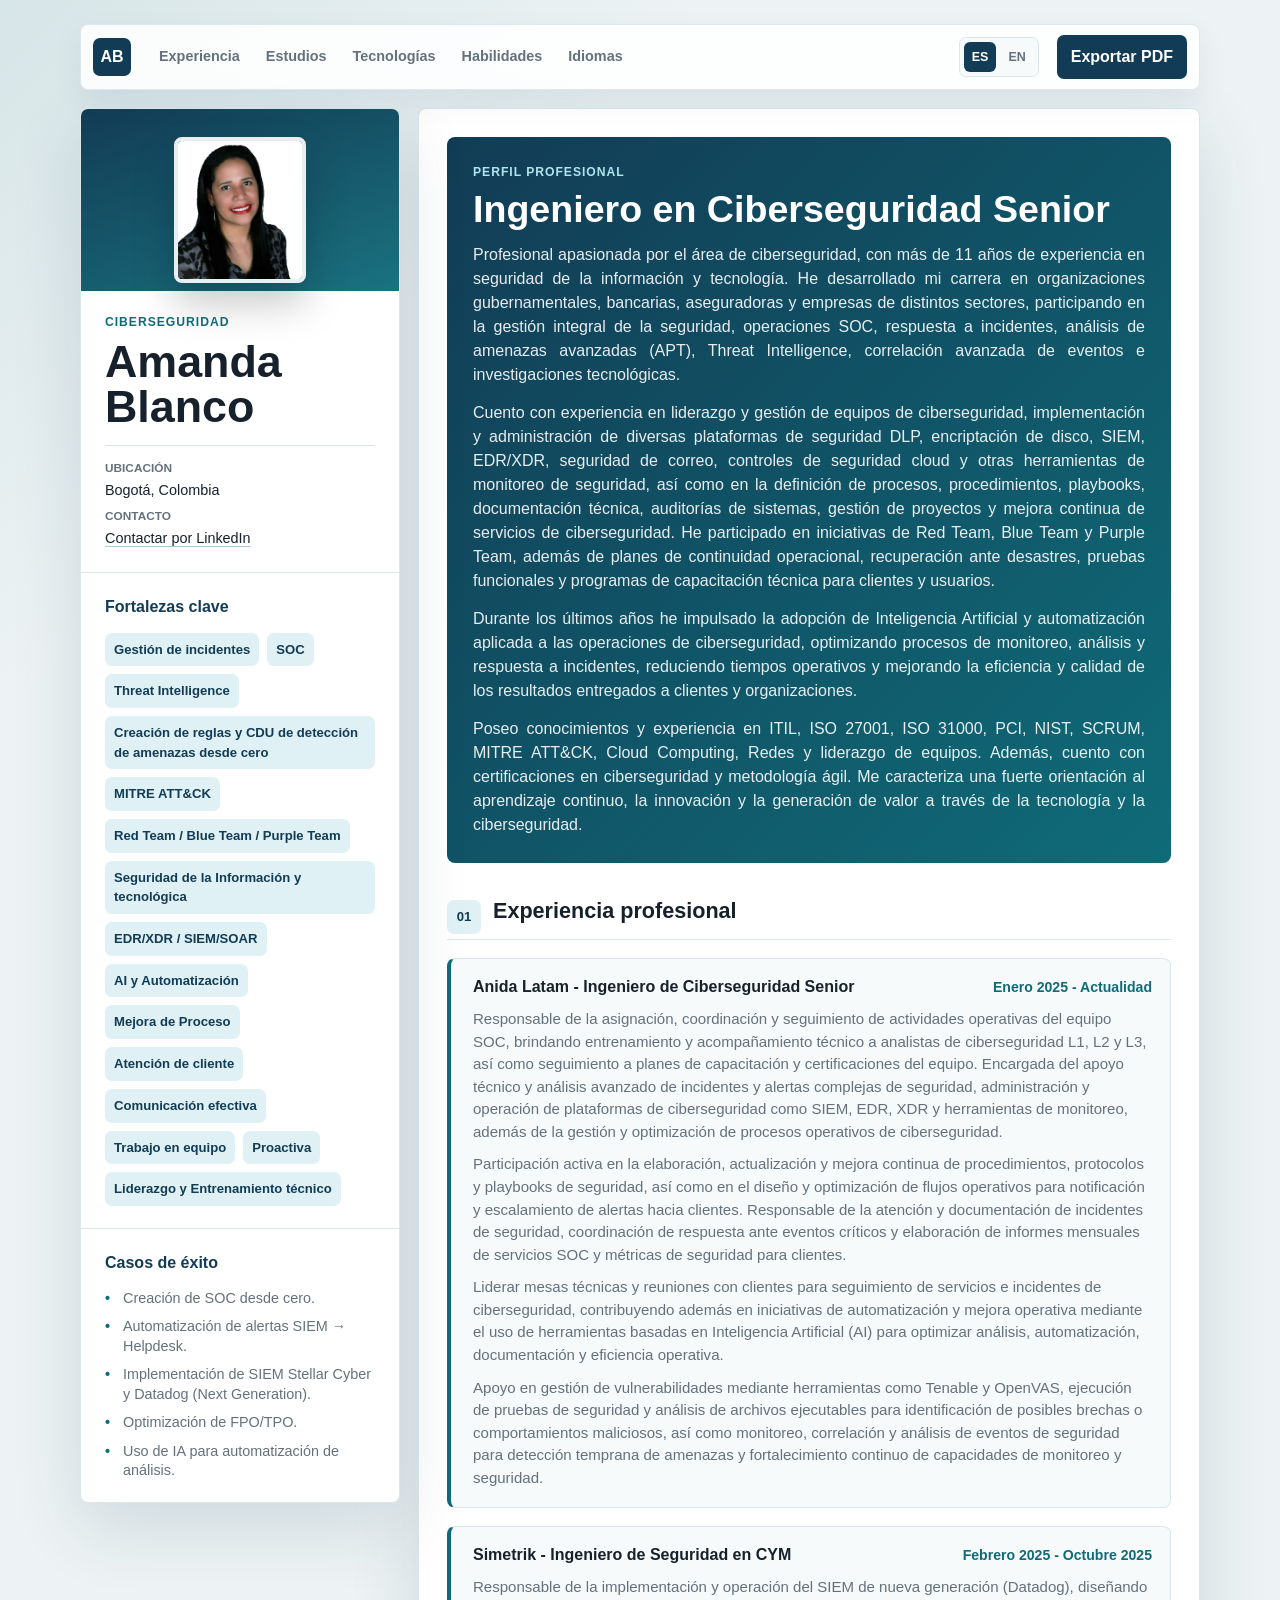
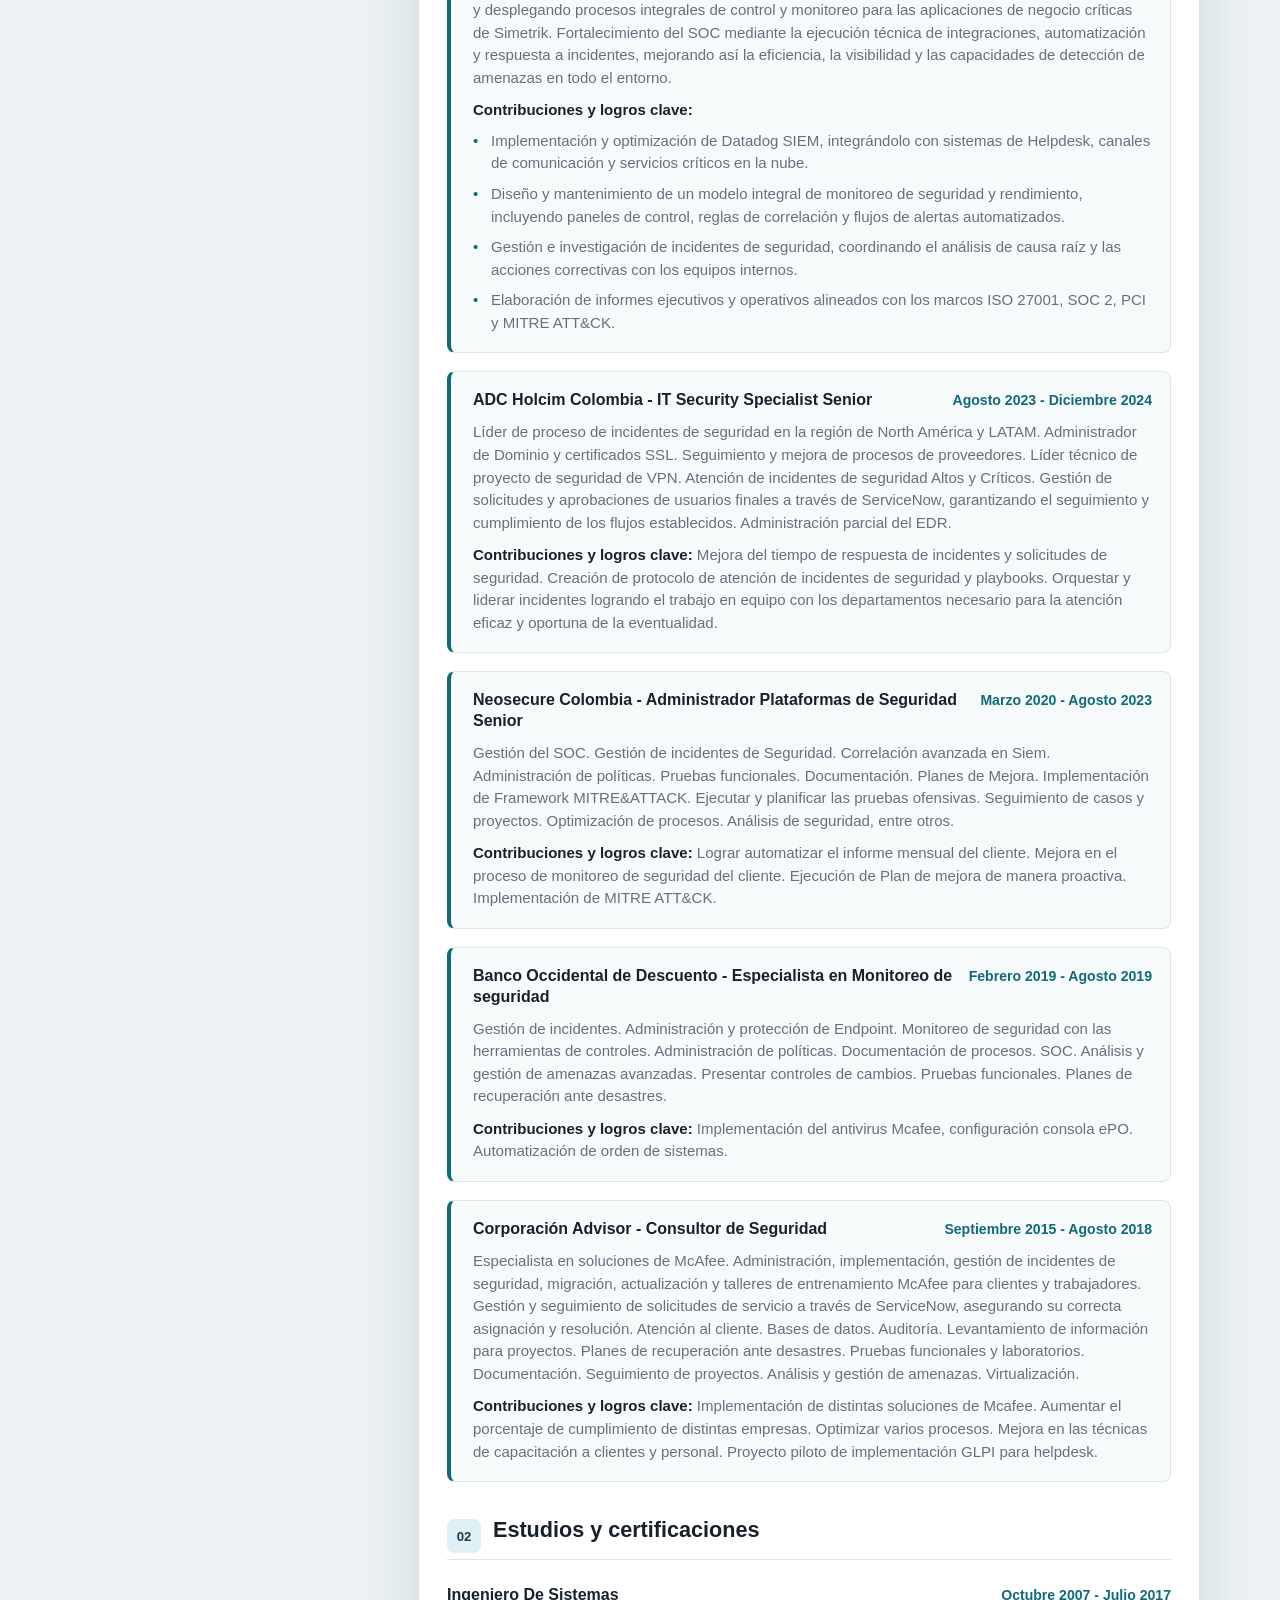
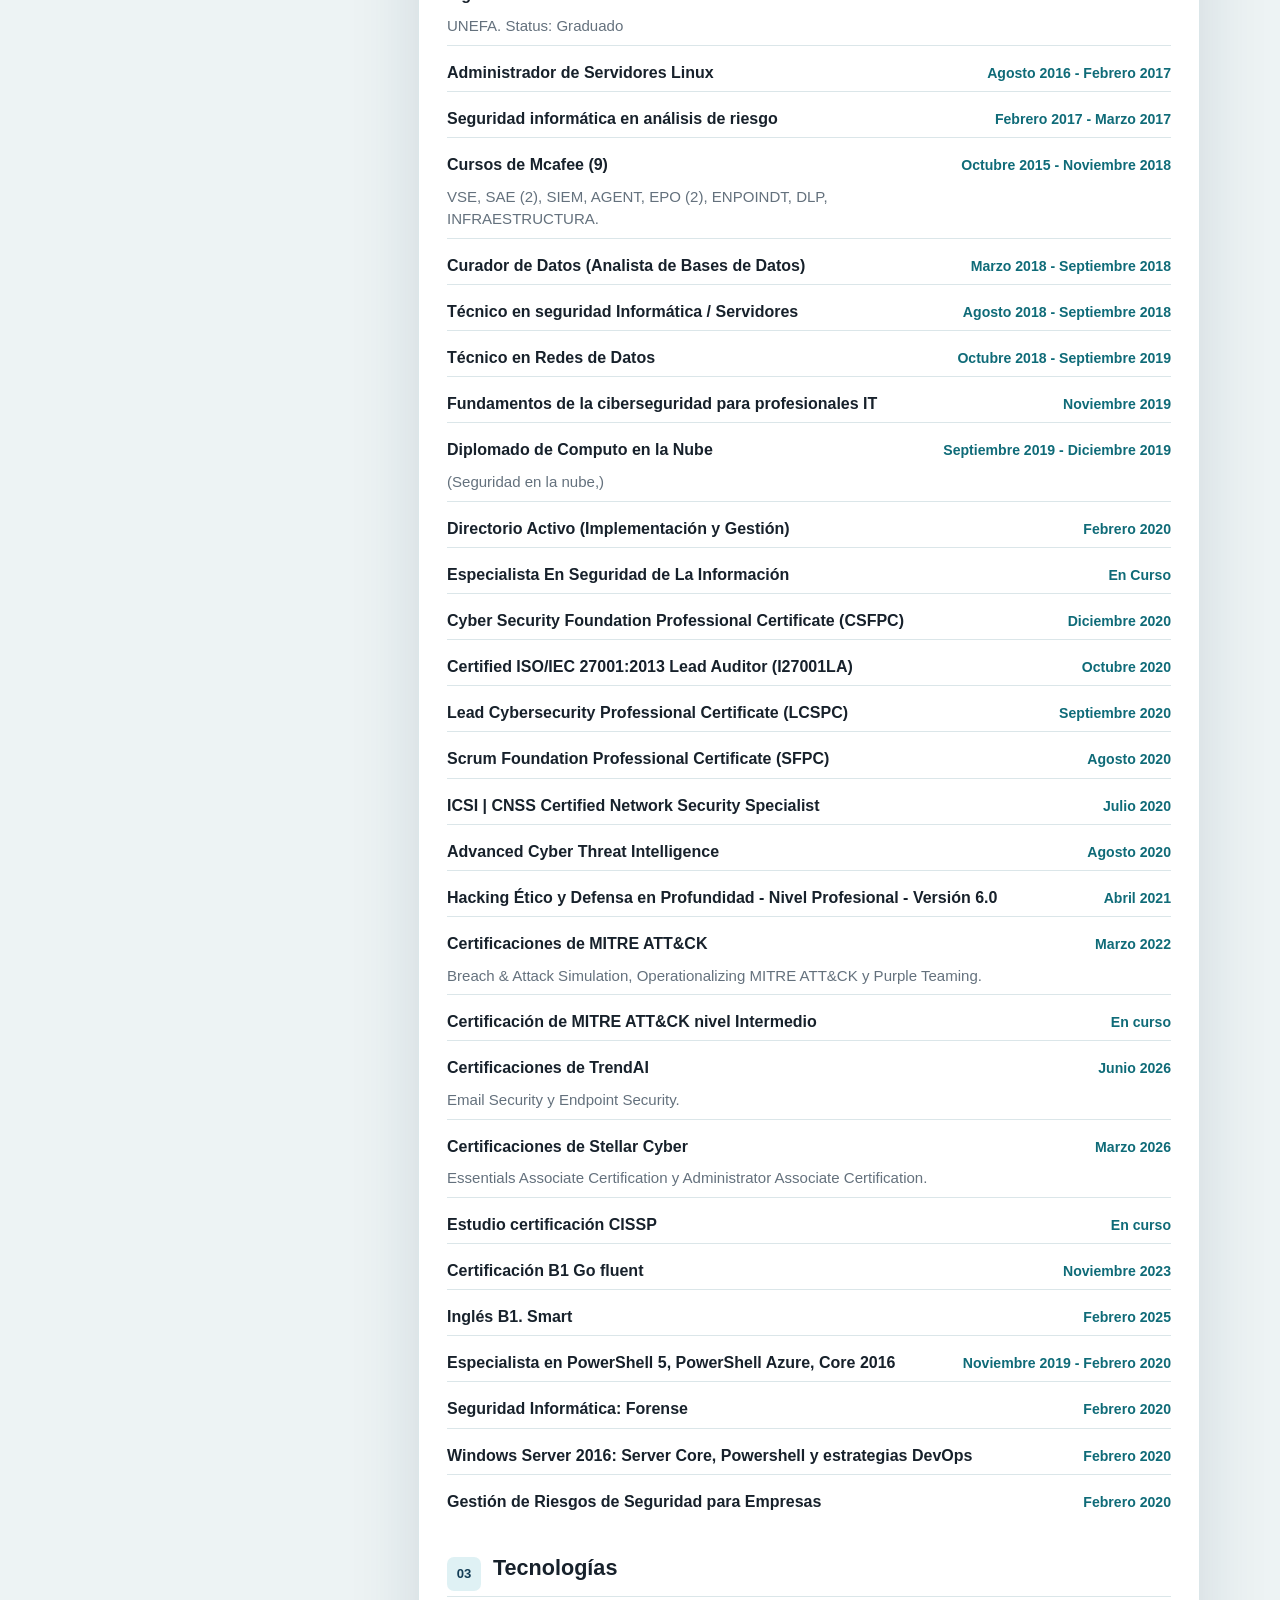
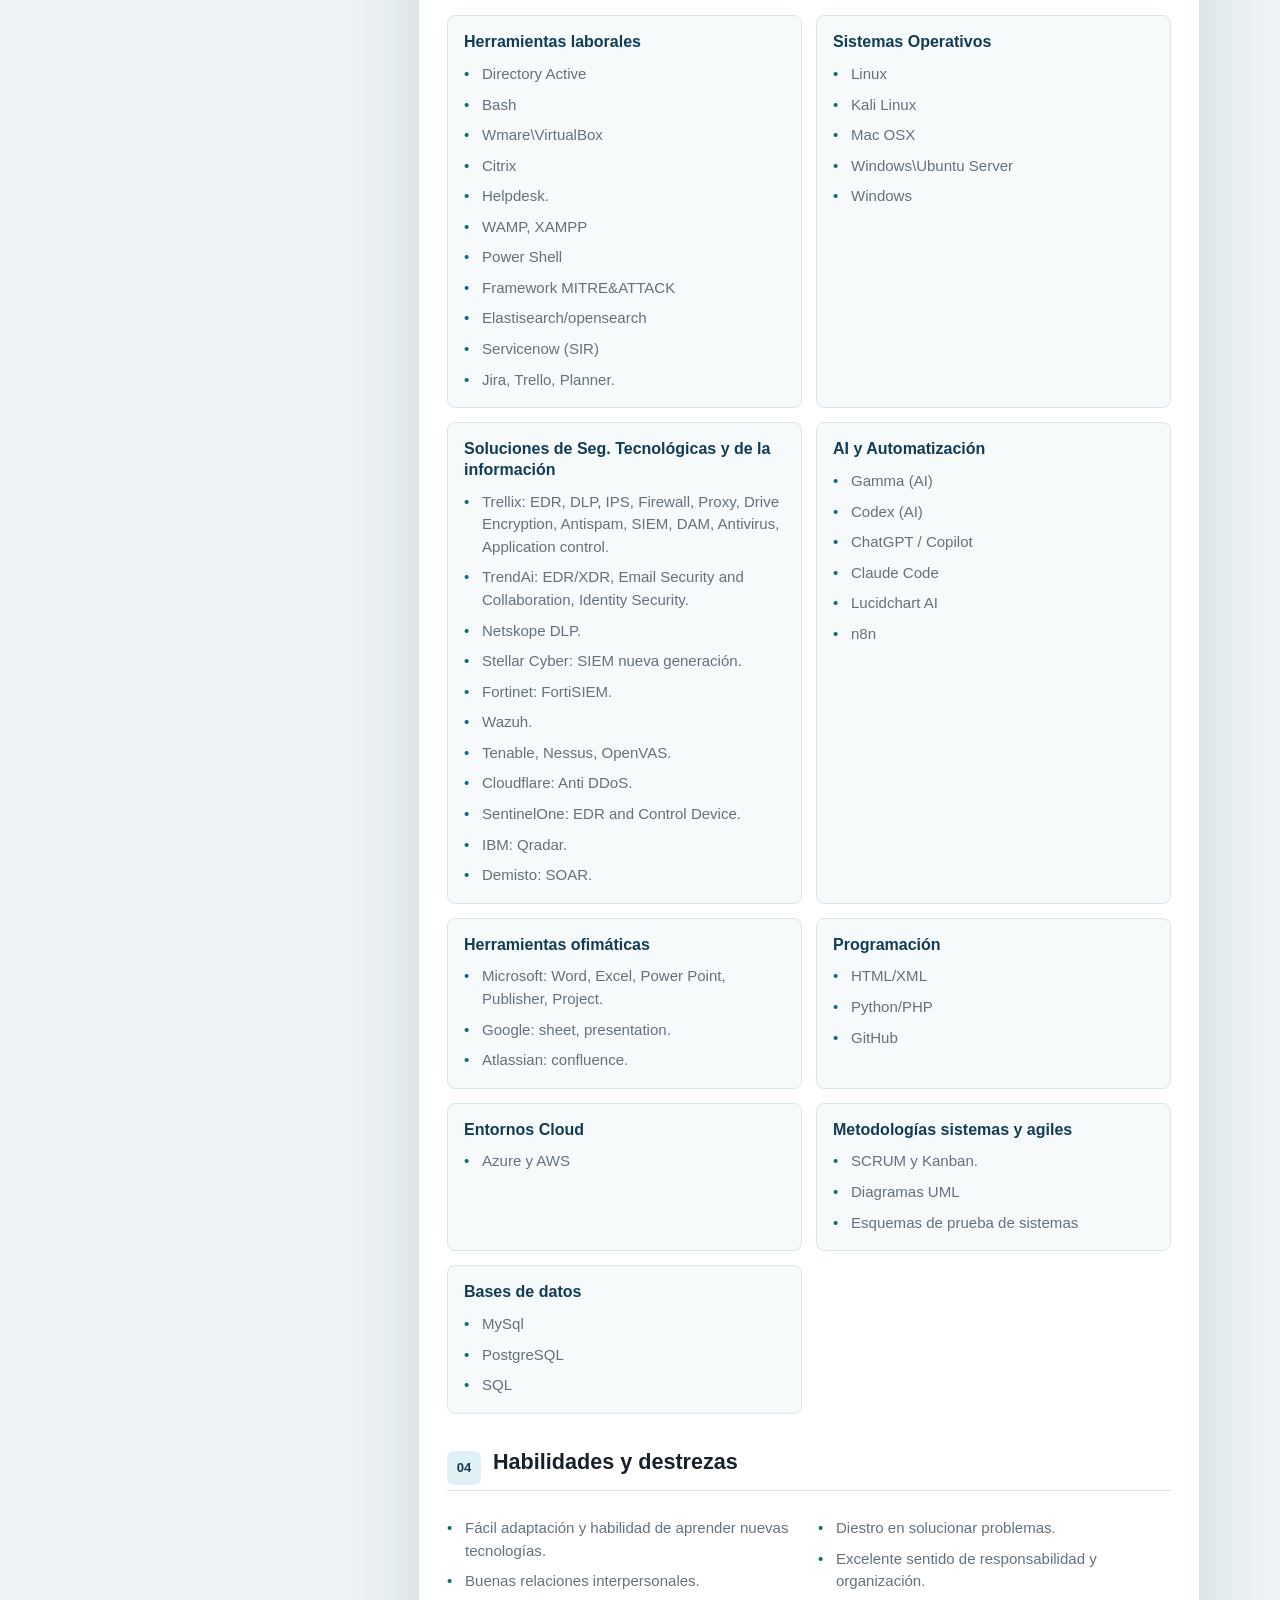
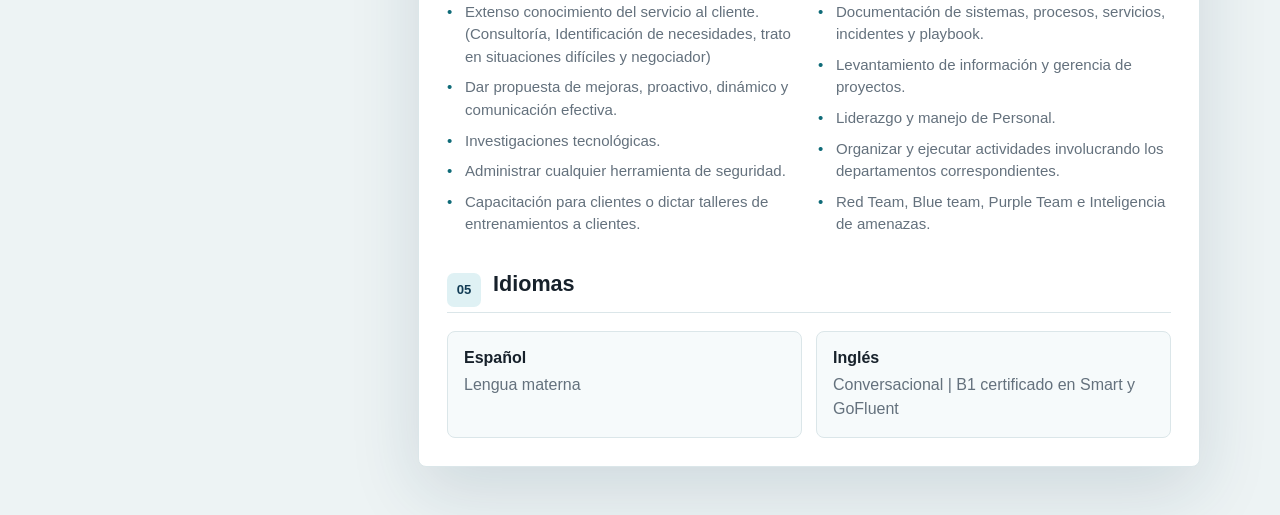
==== index.html @ 56d67244 "Actualizar experiencia y logros del CV" ====
<!doctype html>
<html lang="es">
  <head>
    <meta charset="utf-8">
    <meta name="viewport" content="width=device-width, initial-scale=1">
    <meta name="color-scheme" content="light">
    <title>security-amanda.blanco</title>
    <meta
      name="description"
      content="Curriculum vitae de Amanda Blanco, profesional de seguridad de la información y ciberseguridad."
    >
    <link rel="stylesheet" href="./styles.css">
  </head>
  <body>
    <div class="app-shell">
      <header class="topbar" aria-label="Acciones del curriculum">
        <a class="brand" href="#inicio" aria-label="Ir al inicio del CV">AB</a>
        <nav class="nav-links" aria-label="Secciones">
          <a href="#experiencia">Experiencia</a>
          <a href="#estudios">Estudios</a>
          <a href="#tecnologias">Tecnologías</a>
          <a href="#habilidades">Habilidades</a>
          <a href="#idiomas">Idiomas</a>
        </nav>
        <div class="language-switch" aria-label="Selector de idioma">
          <span aria-current="page">ES</span>
          <a href="./en/index.html" hreflang="en" lang="en">EN</a>
        </div>
        <button class="print-button" type="button" data-print>
          Exportar PDF
        </button>
      </header>

      <main id="inicio" class="resume" aria-label="Curriculum vitae Amanda Blanco">
        <aside class="profile-panel" aria-label="Perfil y contacto">
          <div class="portrait-wrap">
            <img
              class="portrait"
              src="./assets/Amanda_Blanco_CV_photo.png?v=20260624-photo2"
              alt="Foto de Amanda Blanco"
              width="142"
              height="158"
            >
          </div>

          <section class="panel-section">
            <p class="eyebrow">Ciberseguridad</p>
            <h1>Amanda Blanco</h1>
            <ul id="contact-list" class="contact-list identity-contact" aria-label="Información de contacto"></ul>
          </section>

          <section class="panel-section focus-card" aria-labelledby="focus-title">
            <h2 id="focus-title">Fortalezas clave</h2>
            <ul id="focus-list" class="tag-list"></ul>
          </section>

          <section class="panel-section success-card" aria-labelledby="success-title">
            <h2 id="success-title">Casos de éxito</h2>
            <ul id="success-list" class="success-list"></ul>
          </section>
        </aside>

        <div class="content-panel">
          <section class="hero-card" aria-labelledby="profile-title">
            <p class="section-kicker">Perfil profesional</p>
            <h2 id="profile-title">Ingeniero en Ciberseguridad Senior</h2>
            <div id="profile-summary" class="summary"></div>
          </section>

          <section id="experiencia" class="resume-section" aria-labelledby="experience-title">
            <div class="section-heading">
              <span>01</span>
              <h2 id="experience-title">Experiencia profesional</h2>
            </div>
            <div id="experience-list" class="timeline"></div>
          </section>

          <section id="estudios" class="resume-section" aria-labelledby="education-title">
            <div class="section-heading">
              <span>02</span>
              <h2 id="education-title">Estudios y certificaciones</h2>
            </div>
            <div id="education-list" class="compact-list"></div>
          </section>

          <section id="tecnologias" class="resume-section" aria-labelledby="technology-title">
            <div class="section-heading">
              <span>03</span>
              <h2 id="technology-title">Tecnologías</h2>
            </div>
            <div id="technology-grid" class="skill-grid"></div>
          </section>

          <section id="habilidades" class="resume-section" aria-labelledby="skills-title">
            <div class="section-heading">
              <span>04</span>
              <h2 id="skills-title">Habilidades y destrezas</h2>
            </div>
            <div id="skills-grid" class="two-column-list"></div>
          </section>

          <section id="idiomas" class="resume-section" aria-labelledby="languages-title">
            <div class="section-heading">
              <span>05</span>
              <h2 id="languages-title">Idiomas</h2>
            </div>
            <div id="languages-list" class="language-list"></div>
          </section>
        </div>
      </main>
      <div class="print-footer" aria-hidden="true">CV23062026</div>
    </div>

    <script src="./cv-data.js?v=20260805-service"></script>
    <script src="./app.js?v=20260805-service"></script>
  </body>
</html>
---- styles.css ----
:root {
  --bg: #edf3f4;
  --surface: #ffffff;
  --surface-muted: #f6fafb;
  --ink: #17212b;
  --muted: #64717d;
  --line: #dbe6e9;
  --accent: #0f6b78;
  --accent-dark: #123c55;
  --accent-soft: #dff1f4;
  --shadow: 0 24px 70px rgba(18, 60, 85, 0.14);
  --radius: 8px;
  --page-width: 1120px;
}

* {
  box-sizing: border-box;
}

html {
  scroll-behavior: smooth;
}

body {
  margin: 0;
  background:
    linear-gradient(135deg, rgba(15, 107, 120, 0.1), transparent 32rem),
    var(--bg);
  color: var(--ink);
  font-family:
    Aptos,
    Inter,
    "Segoe UI",
    Arial,
    sans-serif;
  line-height: 1.5;
}

a {
  color: inherit;
  text-decoration-color: rgba(15, 107, 120, 0.35);
  text-underline-offset: 0.18em;
}

button {
  font: inherit;
}

.app-shell {
  width: min(100% - 32px, var(--page-width));
  margin: 0 auto;
  padding: 24px 0 48px;
}

.topbar {
  position: sticky;
  top: 12px;
  z-index: 20;
  display: flex;
  align-items: center;
  gap: 18px;
  min-height: 58px;
  margin-bottom: 18px;
  padding: 10px 12px;
  background: rgba(255, 255, 255, 0.88);
  border: 1px solid rgba(219, 230, 233, 0.9);
  border-radius: var(--radius);
  box-shadow: 0 12px 30px rgba(18, 60, 85, 0.08);
  backdrop-filter: blur(14px);
}

.brand {
  display: grid;
  flex: 0 0 auto;
  width: 38px;
  height: 38px;
  place-items: center;
  color: #ffffff;
  font-weight: 800;
  text-decoration: none;
  background: var(--accent-dark);
  border-radius: 7px;
}

.nav-links {
  display: flex;
  flex: 1;
  flex-wrap: wrap;
  gap: 6px;
}

.nav-links a {
  padding: 8px 10px;
  color: var(--muted);
  font-size: 0.9rem;
  font-weight: 700;
  text-decoration: none;
  border-radius: 7px;
}

.nav-links a:hover,
.nav-links a:focus-visible {
  color: var(--accent-dark);
  background: var(--accent-soft);
}

.language-switch {
  display: flex;
  flex: 0 0 auto;
  align-items: center;
  gap: 4px;
  padding: 4px;
  background: var(--surface-muted);
  border: 1px solid var(--line);
  border-radius: 7px;
}

.language-switch a,
.language-switch span {
  display: grid;
  min-width: 30px;
  height: 30px;
  place-items: center;
  padding: 0 8px;
  color: var(--muted);
  font-size: 0.78rem;
  font-weight: 800;
  text-decoration: none;
  border-radius: 6px;
}

.language-switch [aria-current="page"] {
  color: #ffffff;
  background: var(--accent-dark);
}

.language-switch a:hover,
.language-switch a:focus-visible {
  color: var(--accent-dark);
  background: var(--accent-soft);
}

.print-button {
  flex: 0 0 auto;
  padding: 10px 14px;
  color: #ffffff;
  font-weight: 800;
  cursor: pointer;
  background: var(--accent-dark);
  border: 0;
  border-radius: 7px;
}

.print-button:hover,
.print-button:focus-visible {
  background: var(--accent);
}

.print-footer {
  display: none;
}

.resume {
  display: grid;
  grid-template-columns: 320px minmax(0, 1fr);
  gap: 18px;
  align-items: start;
}

.profile-panel,
.content-panel {
  background: var(--surface);
  border: 1px solid var(--line);
  border-radius: var(--radius);
  box-shadow: var(--shadow);
}

.profile-panel {
  position: sticky;
  top: 88px;
  overflow: hidden;
}

.portrait-wrap {
  padding: 28px 28px 8px;
  background: linear-gradient(160deg, var(--accent-dark), #1a7280);
}

.portrait {
  display: block;
  width: 132px;
  height: 146px;
  object-fit: cover;
  margin: 0 auto;
  border: 4px solid rgba(255, 255, 255, 0.9);
  border-radius: 8px;
  box-shadow: 0 20px 42px rgba(0, 0, 0, 0.22);
}

.panel-section {
  padding: 22px 24px;
  border-top: 1px solid var(--line);
}

.panel-section:first-of-type {
  border-top: 0;
}

.eyebrow,
.section-kicker {
  margin: 0 0 8px;
  color: var(--accent);
  font-size: 0.76rem;
  font-weight: 900;
  letter-spacing: 0.08em;
  text-transform: uppercase;
}

.profile-panel h1 {
  margin: 0;
  color: var(--ink);
  font-size: clamp(2rem, 4vw, 2.8rem);
  line-height: 1;
}

.panel-section h2 {
  margin: 0 0 14px;
  color: var(--accent-dark);
  font-size: 1rem;
}

.contact-list,
.tag-list,
.success-list,
.skill-card ul,
.two-column-list ul {
  padding: 0;
  margin: 0;
  list-style: none;
}

.contact-list {
  display: grid;
  gap: 12px;
}

.identity-contact {
  gap: 7px;
  margin-top: 16px;
  padding-top: 14px;
  border-top: 1px solid var(--line);
}

.contact-list li {
  display: grid;
  gap: 2px;
  min-width: 0;
}

.contact-label {
  color: var(--muted);
  font-size: 0.74rem;
  font-weight: 800;
  text-transform: uppercase;
}

.contact-list a,
.contact-list span:not(.contact-label) {
  overflow-wrap: anywhere;
  color: var(--ink);
  font-size: 0.94rem;
}

.identity-contact a,
.identity-contact span:not(.contact-label) {
  font-size: 0.9rem;
}

.tag-list {
  display: flex;
  flex-wrap: wrap;
  gap: 8px;
}

.tag-list li {
  padding: 7px 9px;
  color: var(--accent-dark);
  font-size: 0.82rem;
  font-weight: 800;
  background: var(--accent-soft);
  border-radius: 7px;
}

.success-list {
  display: grid;
  gap: 9px;
}

.success-list li {
  position: relative;
  padding-left: 18px;
  color: var(--muted);
  font-size: 0.9rem;
  line-height: 1.35;
}

.success-list li::before {
  position: absolute;
  left: 0;
  color: var(--accent);
  font-weight: 900;
  content: "•";
}

.content-panel {
  padding: 28px;
}

.hero-card {
  padding: 26px;
  color: #ffffff;
  background: linear-gradient(135deg, var(--accent-dark), #0f6b78);
  border-radius: var(--radius);
}

.hero-card .section-kicker {
  color: #afe5ed;
}

.hero-card h2 {
  margin: 0 0 12px;
  color: #ffffff;
  font-size: clamp(1.7rem, 3vw, 2.35rem);
  line-height: 1.1;
}

.summary {
  margin: 0;
  color: rgba(255, 255, 255, 0.9);
  font-size: 1rem;
  text-align: justify;
}

.summary p {
  margin: 0;
}

.summary p + p {
  margin-top: 14px;
}

.resume-section {
  padding-top: 32px;
}

.section-heading {
  display: flex;
  align-items: center;
  gap: 12px;
  margin-bottom: 18px;
  border-bottom: 1px solid var(--line);
}

.section-heading span {
  display: grid;
  width: 34px;
  height: 34px;
  place-items: center;
  color: var(--accent-dark);
  font-size: 0.82rem;
  font-weight: 900;
  background: var(--accent-soft);
  border-radius: 7px;
}

.section-heading h2 {
  margin: 0;
  padding-bottom: 12px;
  color: var(--ink);
  font-size: 1.35rem;
}

.timeline {
  display: grid;
  gap: 18px;
}

.timeline-item {
  position: relative;
  padding: 18px 18px 18px 22px;
  background: var(--surface-muted);
  border: 1px solid var(--line);
  border-left: 4px solid var(--accent);
  border-radius: var(--radius);
}

.item-header,
.compact-item {
  display: grid;
  grid-template-columns: minmax(0, 1fr) max-content;
  gap: 16px;
  align-items: start;
}

.timeline-item h3,
.compact-item h3,
.skill-card h3,
.language-item h3 {
  margin: 0;
  color: var(--ink);
  font-size: 1rem;
  line-height: 1.3;
}

.period {
  margin: 0;
  color: var(--accent);
  font-size: 0.88rem;
  font-weight: 900;
  text-align: right;
  white-space: nowrap;
}

.description,
.highlights,
.detail {
  margin: 10px 0 0;
  color: var(--muted);
  font-size: 0.94rem;
}

.highlights strong {
  color: var(--ink);
}

.achievement-list {
  padding: 0;
  margin: 8px 0 0;
  list-style: none;
}

.achievement-list li {
  position: relative;
  padding-left: 18px;
  margin-top: 8px;
  color: var(--muted);
  font-size: 0.94rem;
}

.achievement-list li::before {
  position: absolute;
  left: 0;
  color: var(--accent);
  content: "•";
}

.compact-list {
  display: grid;
  gap: 10px;
}

.compact-item {
  padding: 12px 0;
  border-bottom: 1px solid var(--line);
}

#estudios .compact-item {
  padding-top: 7px;
  padding-bottom: 7px;
}

.compact-item:last-child {
  border-bottom: 0;
}

.skill-grid {
  display: grid;
  grid-template-columns: repeat(2, minmax(0, 1fr));
  gap: 14px;
}

.skill-card {
  padding: 16px;
  background: var(--surface-muted);
  border: 1px solid var(--line);
  border-radius: var(--radius);
}

.skill-card h3 {
  margin-bottom: 10px;
  color: var(--accent-dark);
}

.skill-card li,
.two-column-list li {
  position: relative;
  padding-left: 18px;
  margin-top: 8px;
  color: var(--muted);
  font-size: 0.94rem;
}

.skill-card li::before,
.two-column-list li::before {
  position: absolute;
  left: 0;
  color: var(--accent);
  content: "•";
}

.two-column-list {
  display: grid;
  grid-template-columns: repeat(2, minmax(0, 1fr));
  gap: 18px;
}

.language-list {
  display: grid;
  grid-template-columns: repeat(2, minmax(0, 1fr));
  gap: 14px;
}

.language-item {
  padding: 16px;
  background: var(--surface-muted);
  border: 1px solid var(--line);
  border-radius: var(--radius);
}

.language-item p {
  margin: 4px 0 0;
  color: var(--muted);
}

@media (max-width: 920px) {
  .app-shell {
    width: min(100% - 20px, var(--page-width));
    padding-top: 12px;
  }

  .topbar,
  .profile-panel {
    position: static;
  }

  .topbar {
    align-items: stretch;
    flex-wrap: wrap;
  }

  .nav-links {
    order: 3;
    flex-basis: 100%;
  }

  .print-button {
    margin-left: auto;
  }

  .resume {
    grid-template-columns: 1fr;
  }

  .profile-panel {
    display: grid;
    grid-template-columns: 180px 1fr;
  }

  .portrait-wrap {
    display: grid;
    align-items: center;
    padding: 22px;
  }

  .contact-card,
  .focus-card,
  .success-card {
    grid-column: 1 / -1;
  }
}

@media (max-width: 640px) {
  .profile-panel,
  .item-header,
  .compact-item,
  .skill-grid,
  .two-column-list,
  .language-list {
    grid-template-columns: 1fr;
  }

  .content-panel {
    padding: 18px;
  }

  .hero-card {
    padding: 20px;
  }

  .period {
    text-align: left;
    white-space: normal;
  }

  .nav-links {
    display: none;
  }
}

@page {
  size: A4;
  margin: 12mm;
}

@media print {
  :root {
    --bg: #ffffff;
    --surface: #ffffff;
    --surface-muted: #ffffff;
    --shadow: none;
  }

  html {
    scroll-behavior: auto;
  }

  body {
    background: #ffffff;
    color: #111827;
    font-size: 10pt;
  }

  .app-shell {
    width: 100%;
    padding: 0;
  }

  .topbar {
    display: none;
  }

  .print-footer {
    position: fixed;
    right: 0;
    bottom: 0;
    display: block;
    color: #64717d;
    font-size: 8pt;
    font-weight: 800;
  }

  .resume {
    display: block;
  }

  .profile-panel,
  .content-panel,
  .hero-card,
  .timeline-item,
  .skill-card,
  .language-item {
    box-shadow: none;
  }

  #estudios .compact-item {
    padding-top: 5px;
    padding-bottom: 5px;
  }

  .profile-panel {
    display: grid;
    grid-template-columns: 120px minmax(0, 1fr);
    gap: 0;
    margin-bottom: 12px;
    overflow: visible;
    border: 0;
  }

  .portrait-wrap {
    display: block;
    padding: 0;
    background: transparent;
  }

  .portrait {
    width: 92px;
    height: 104px;
    margin: 0;
    border: 1px solid #d1d5db;
    box-shadow: none;
  }

  .panel-section {
    padding: 0 0 8px;
    border-top: 0;
  }

  .contact-card,
  .focus-card {
    grid-column: 1 / -1;
  }

  .contact-list,
  .tag-list,
  .success-list {
    display: flex;
    flex-wrap: wrap;
    gap: 5px 12px;
  }

  .contact-list li {
    display: block;
  }

  .contact-label {
    display: inline;
    margin-right: 3px;
  }

  .tag-list li {
    padding: 0;
    color: #374151;
    background: transparent;
  }

  .success-list li {
    padding-left: 10px;
    color: #374151;
  }

  .content-panel {
    padding: 0;
    border: 0;
  }

  .hero-card {
    padding: 0 0 10px;
    color: #111827;
    background: transparent;
    border-radius: 0;
  }

  .hero-card h2,
  .hero-card .section-kicker,
  .summary {
    color: #111827;
  }

  .resume-section {
    padding-top: 14px;
    break-inside: avoid;
  }

  .section-heading {
    margin-bottom: 8px;
    break-after: avoid;
  }

  .section-heading span {
    width: auto;
    height: auto;
    background: transparent;
  }

  .timeline {
    gap: 8px;
  }

  .timeline-item,
  .skill-card,
  .language-item {
    padding: 8px 0;
    background: transparent;
    border: 0;
    border-radius: 0;
    break-inside: avoid;
  }

  .skill-grid,
  .two-column-list,
  .language-list {
    gap: 10px;
  }

  .description,
  .highlights,
  .detail,
  .skill-card li,
  .two-column-list li {
    color: #374151;
  }
}
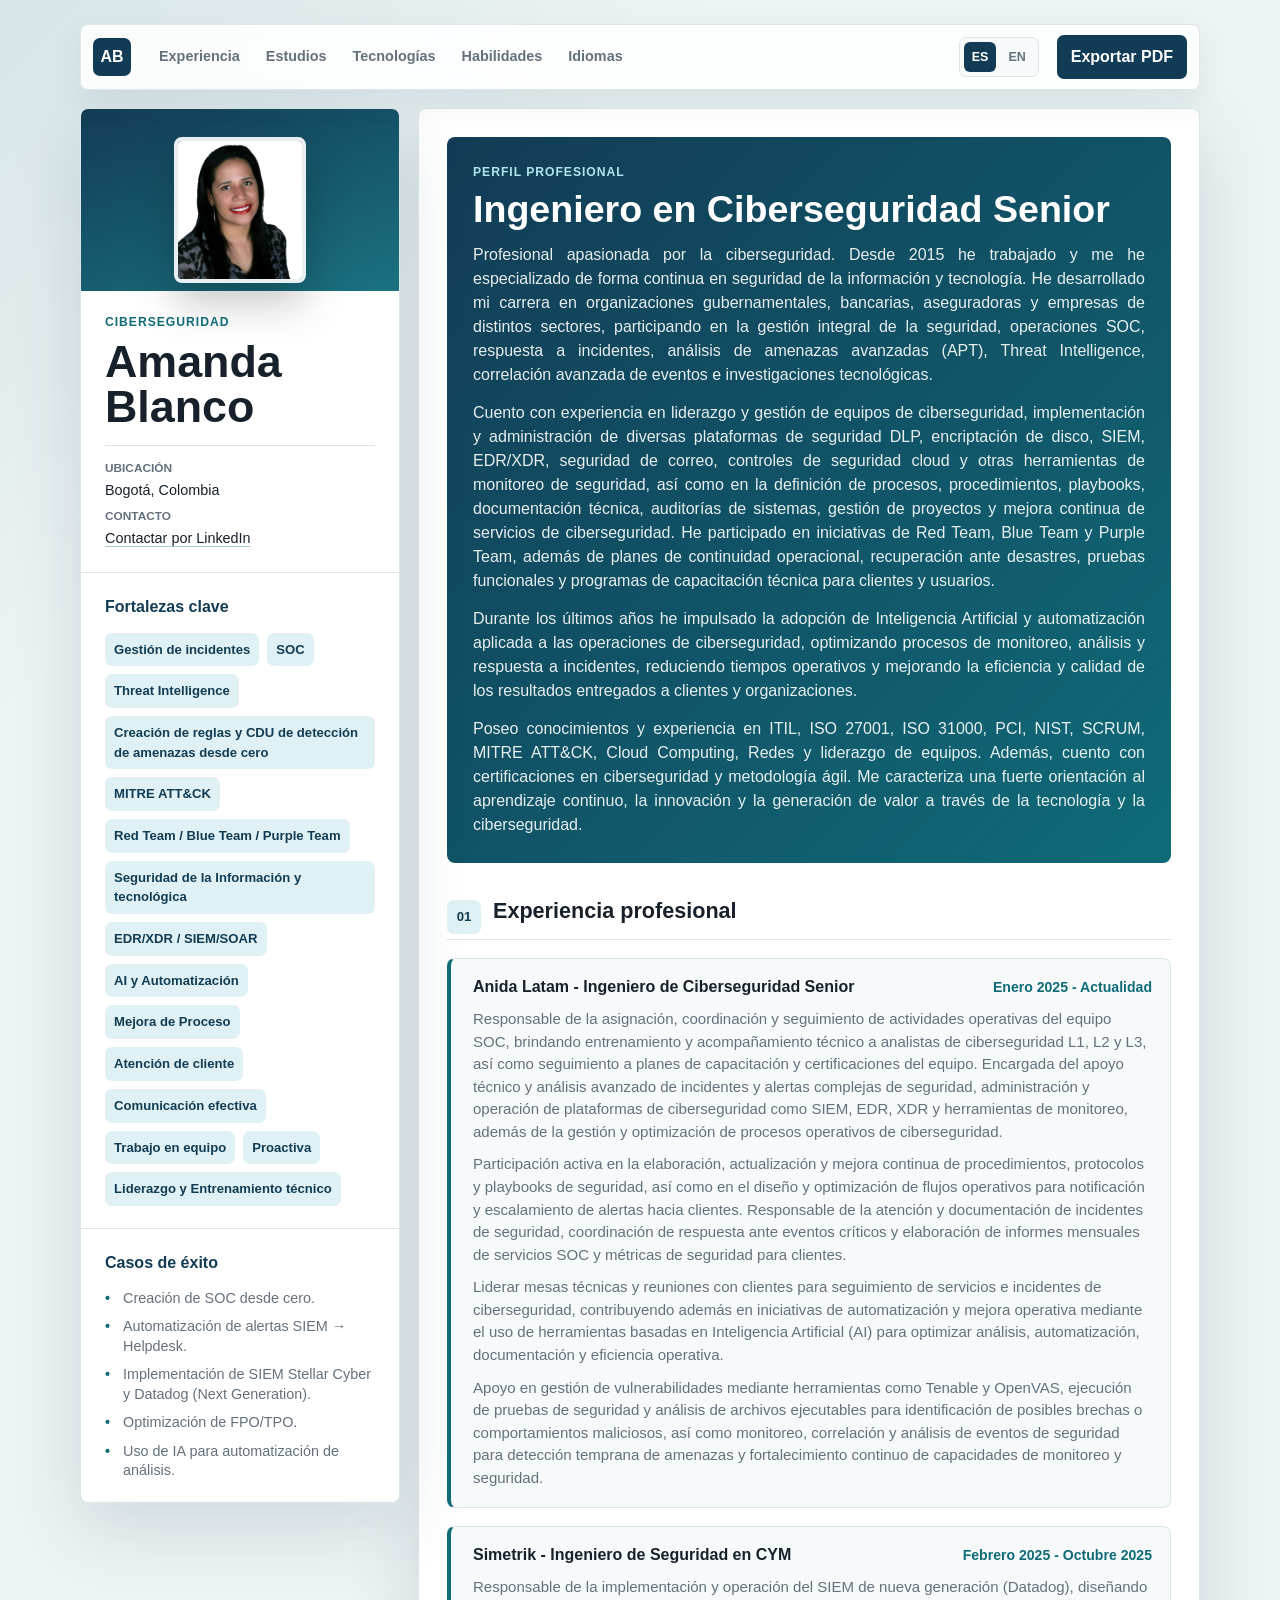
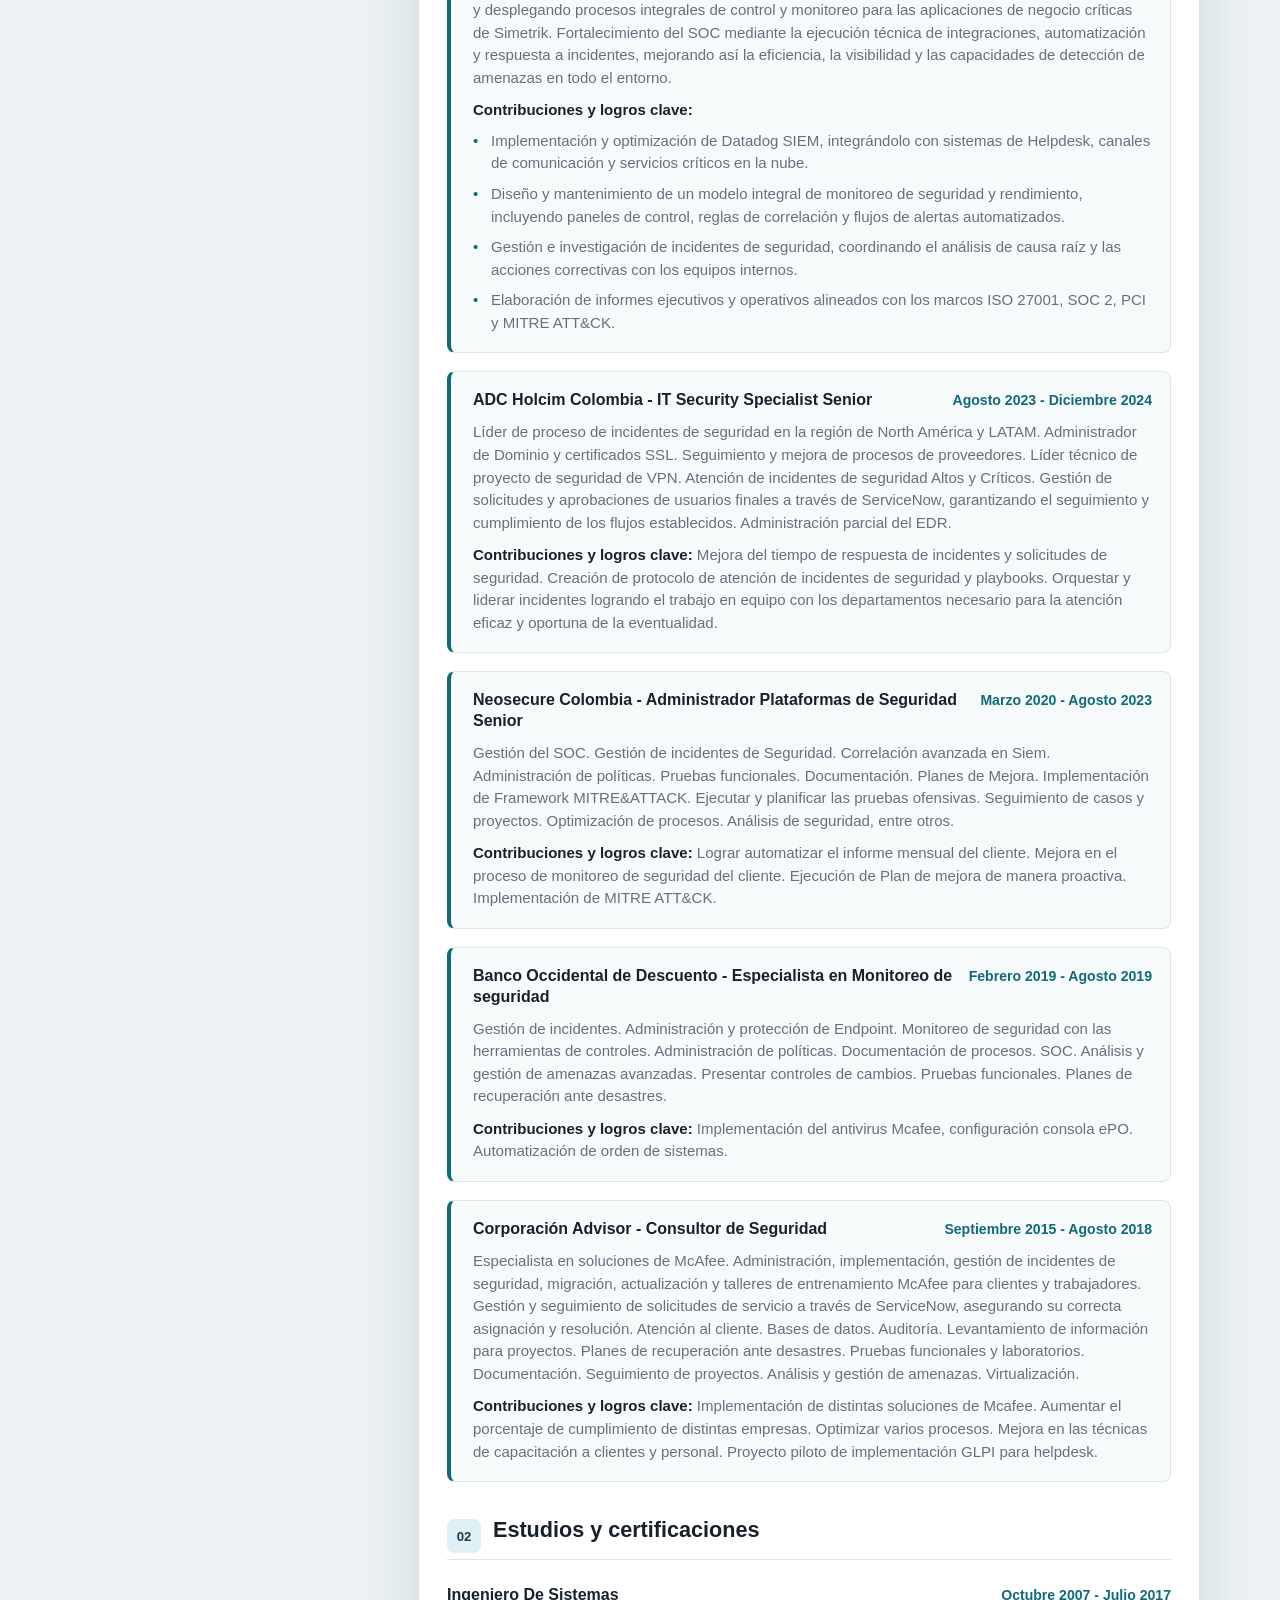
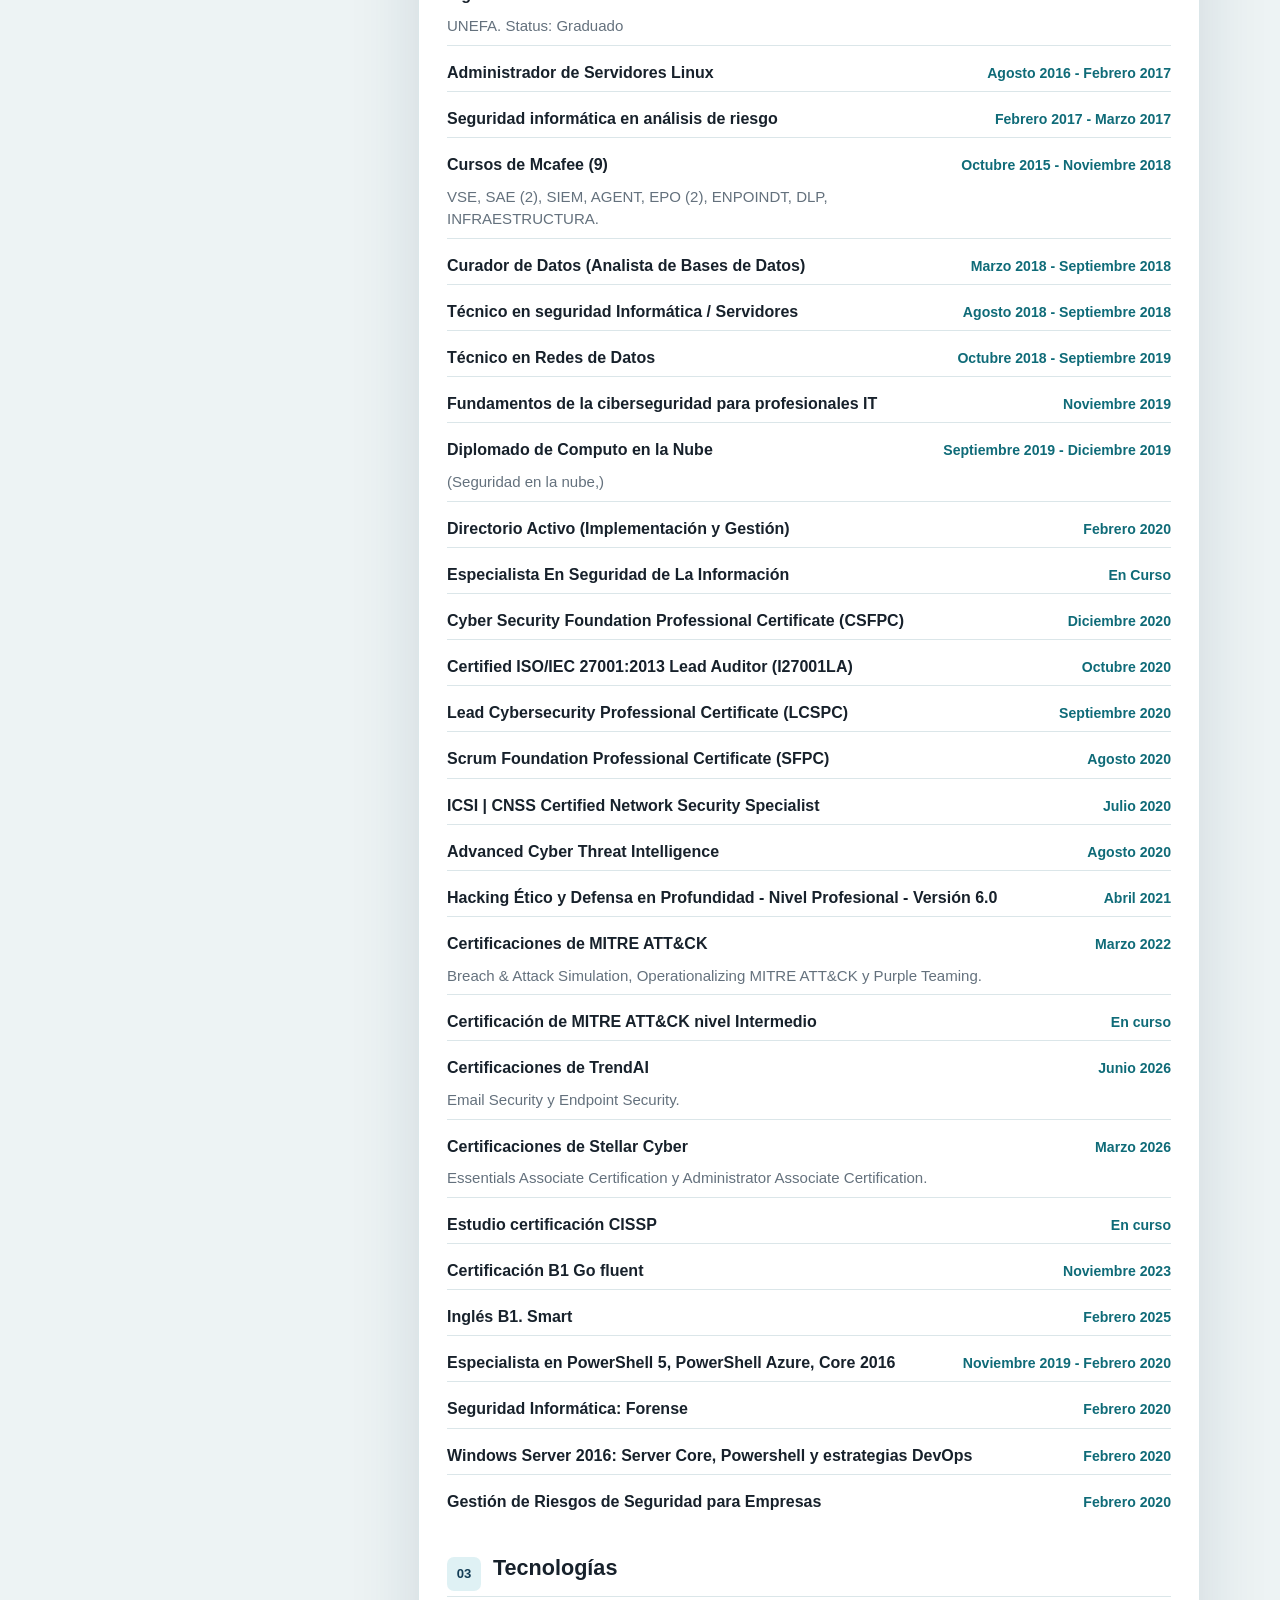
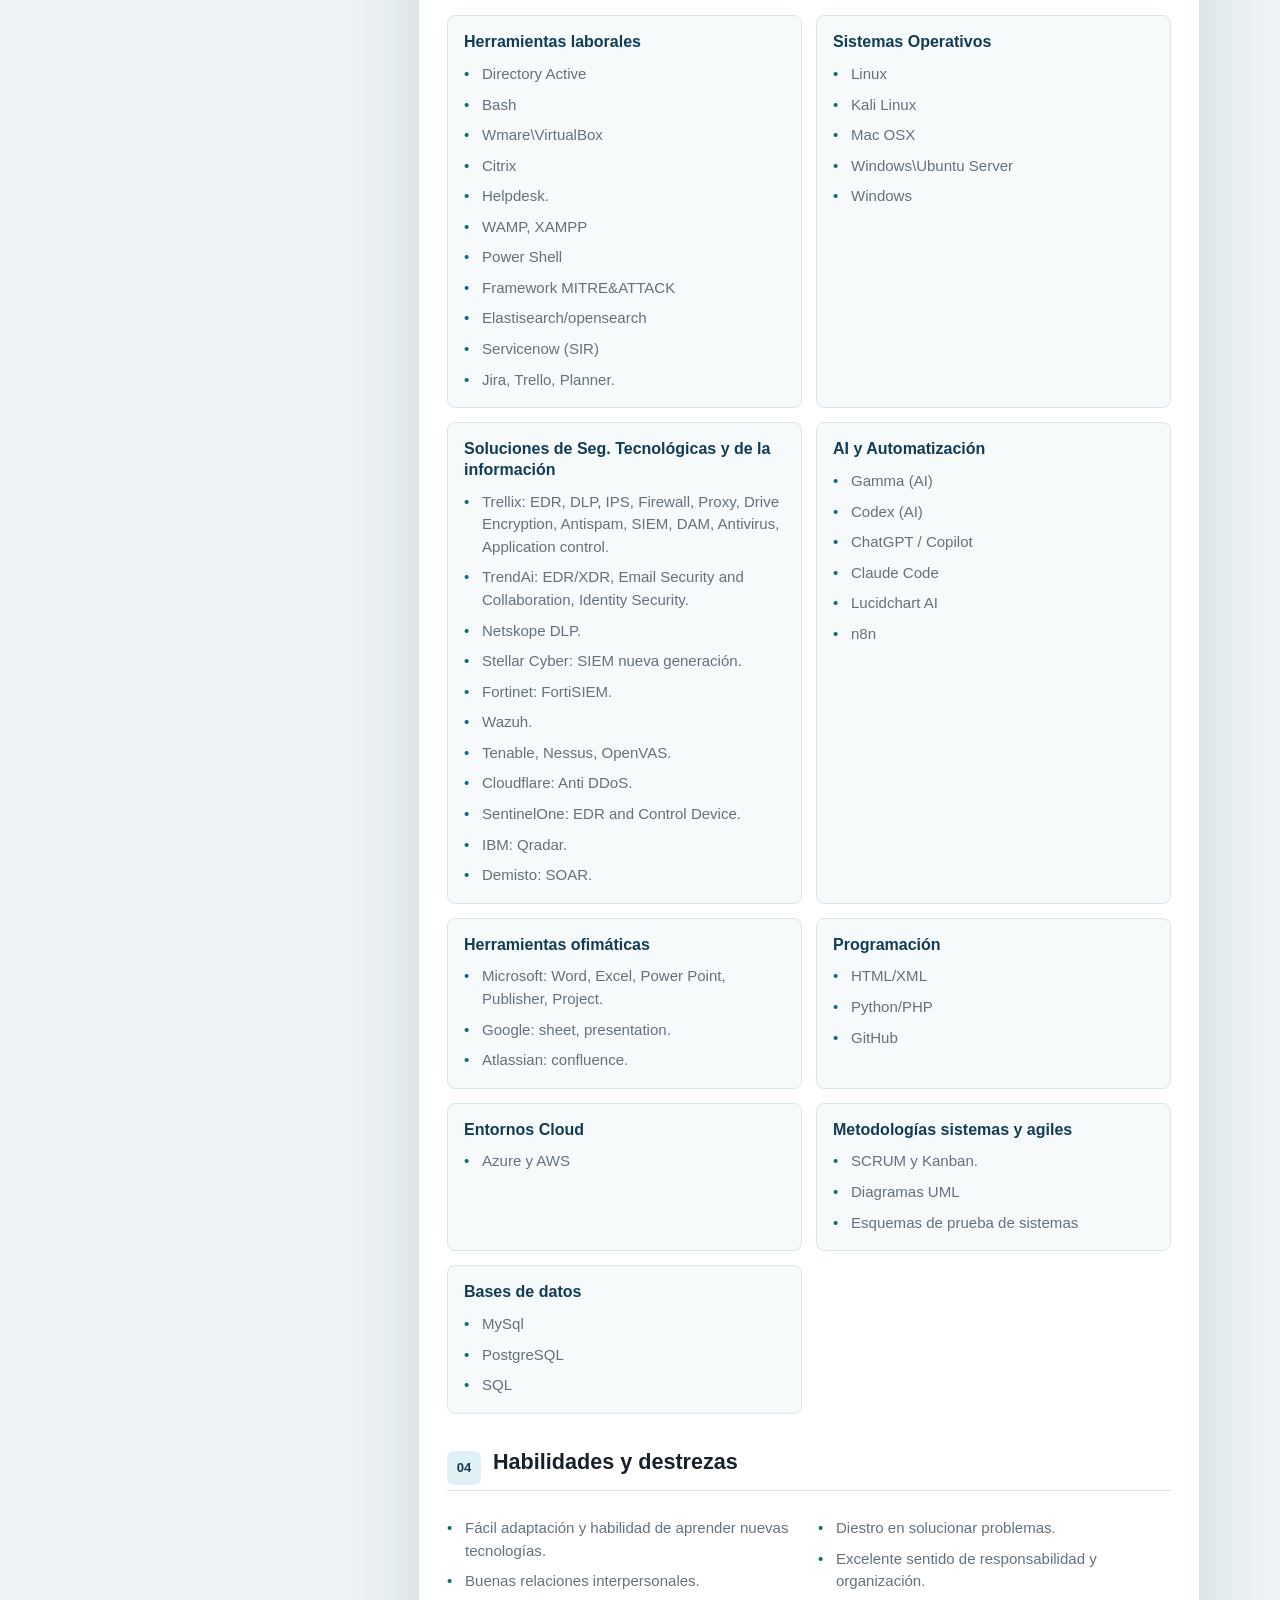
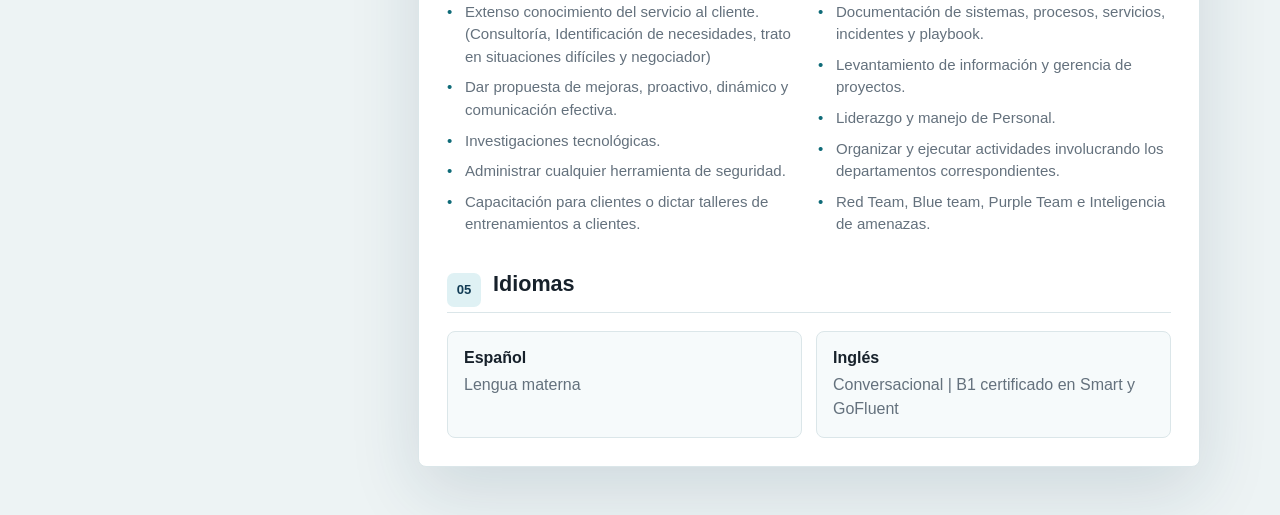
==== commit e943b402: "Ajustar perfil profesional" ====
--- a/index.html
+++ b/index.html
@@ -111,7 +111,7 @@
       <div class="print-footer" aria-hidden="true">CV23062026</div>
     </div>
 
-    <script src="./cv-data.js?v=20260805-service"></script>
-    <script src="./app.js?v=20260805-service"></script>
+    <script src="./cv-data.js?v=20260808-profile-2"></script>
+    <script src="./app.js?v=20260808-profile-2"></script>
   </body>
 </html>
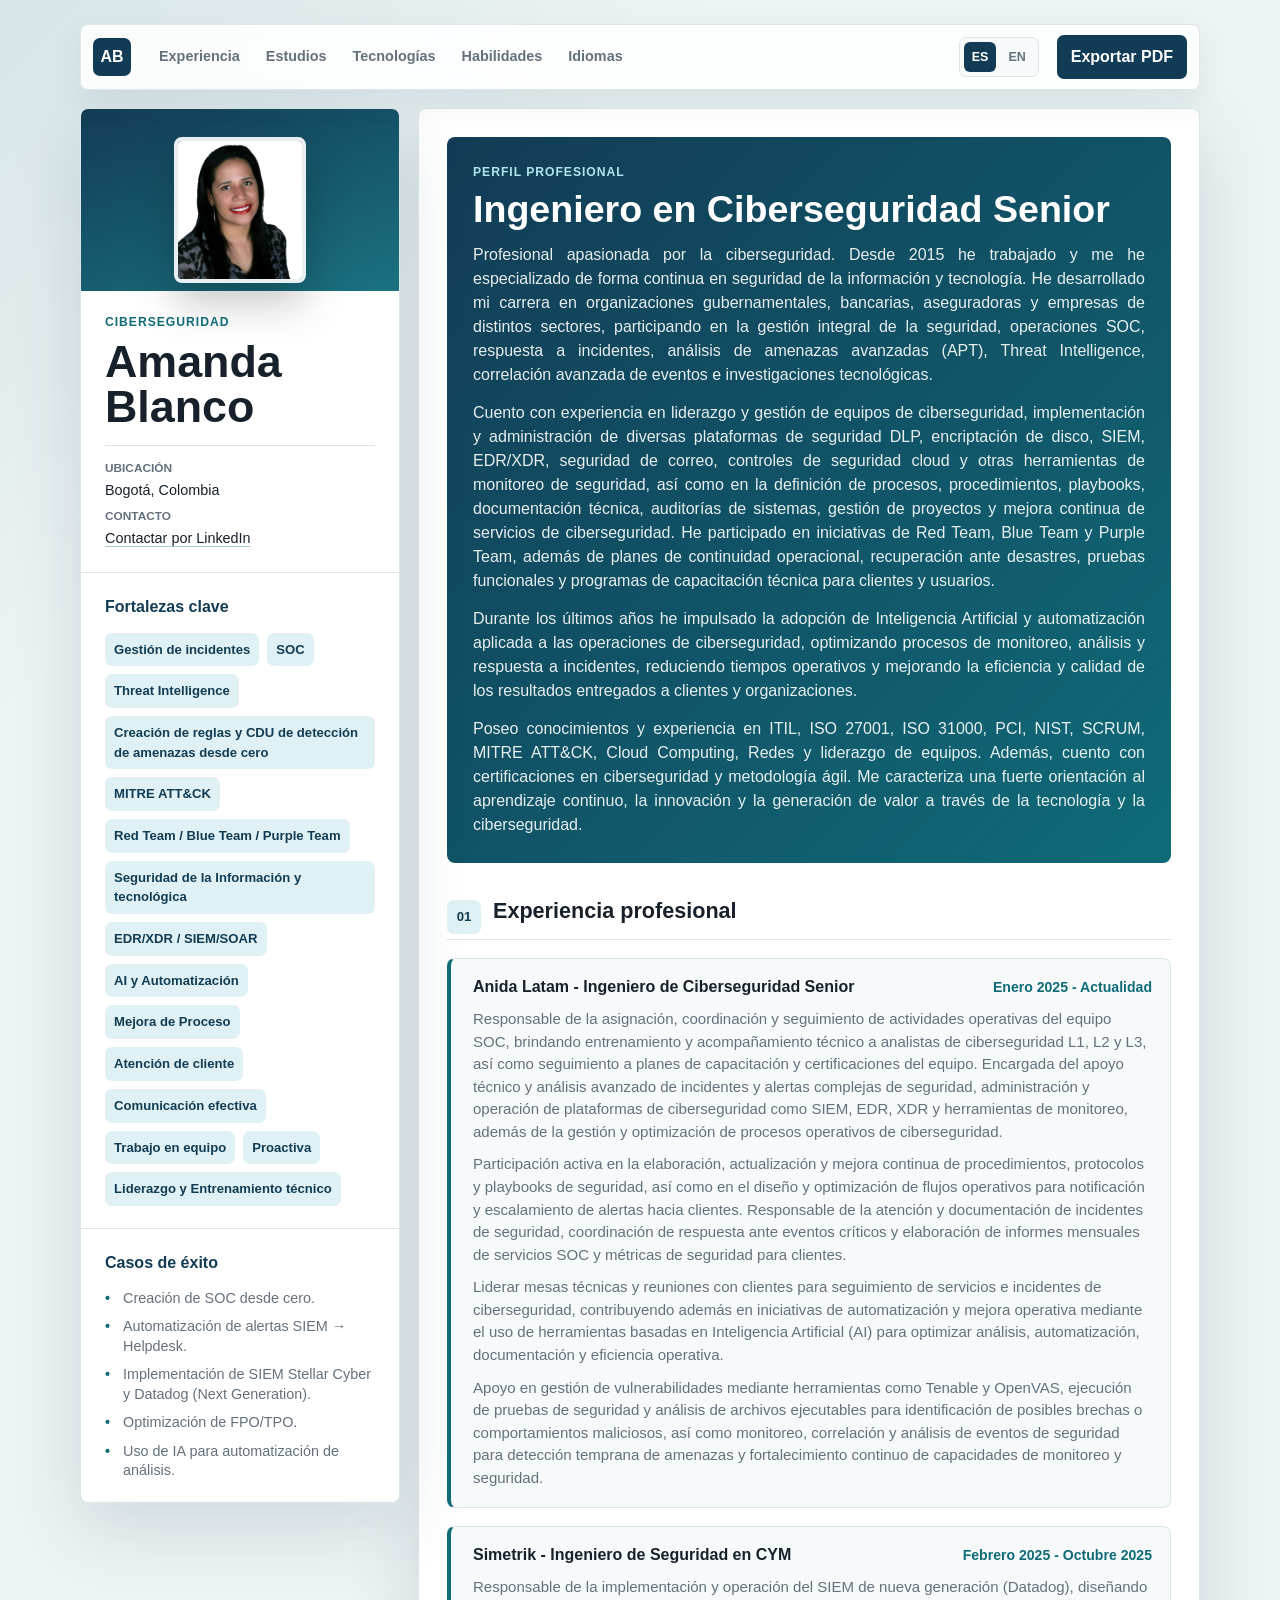
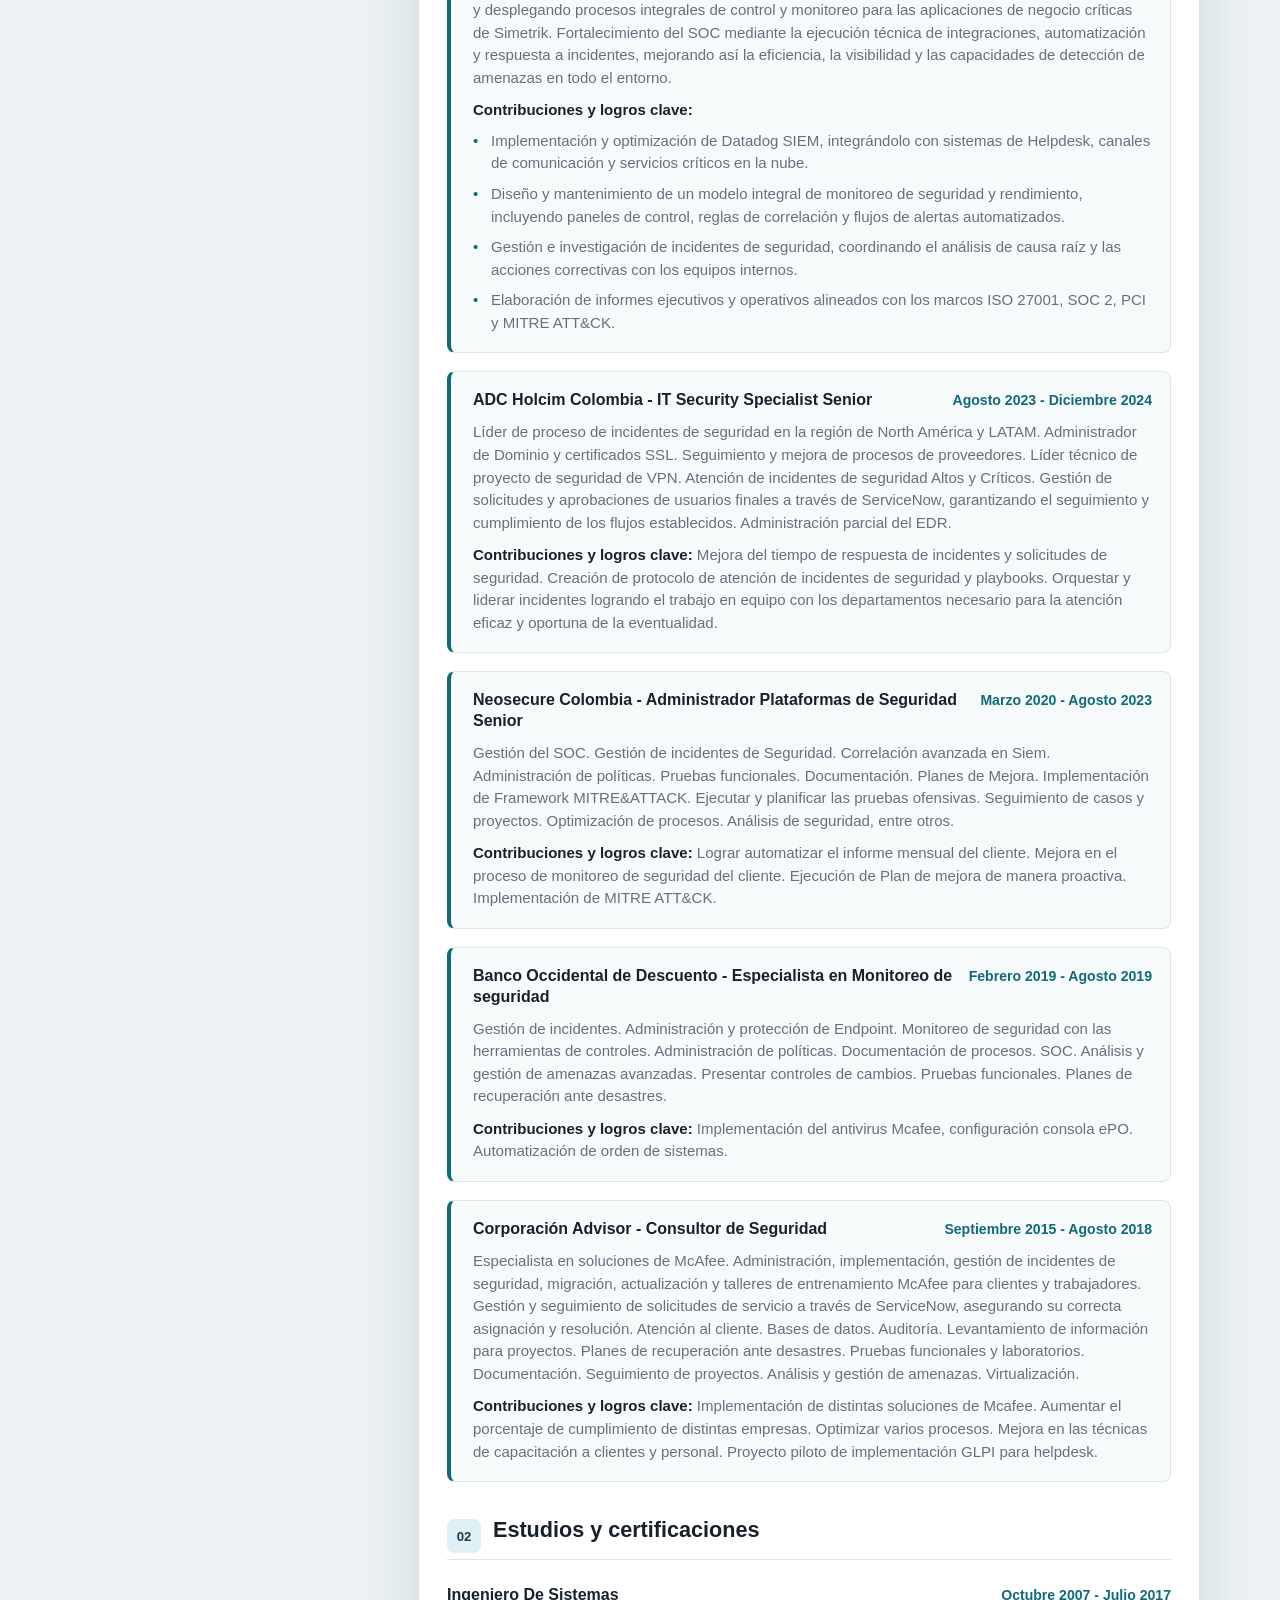
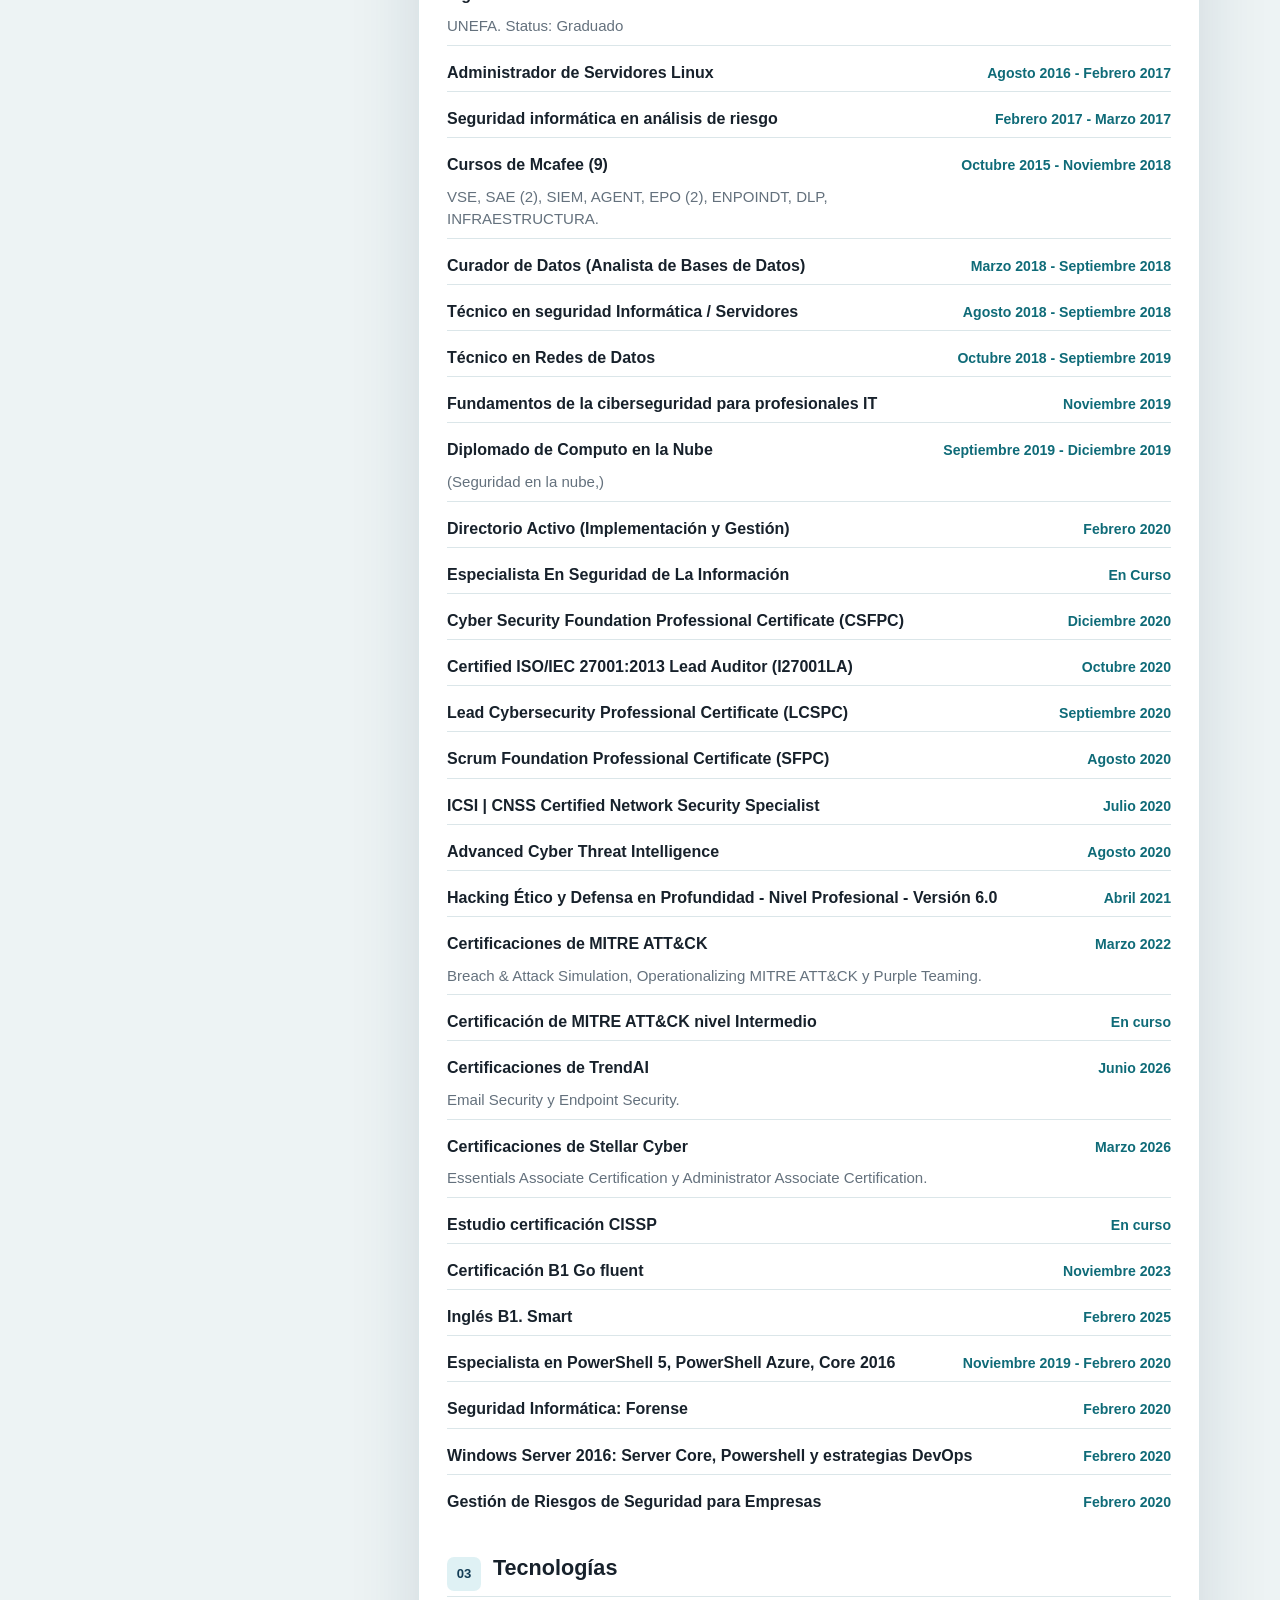
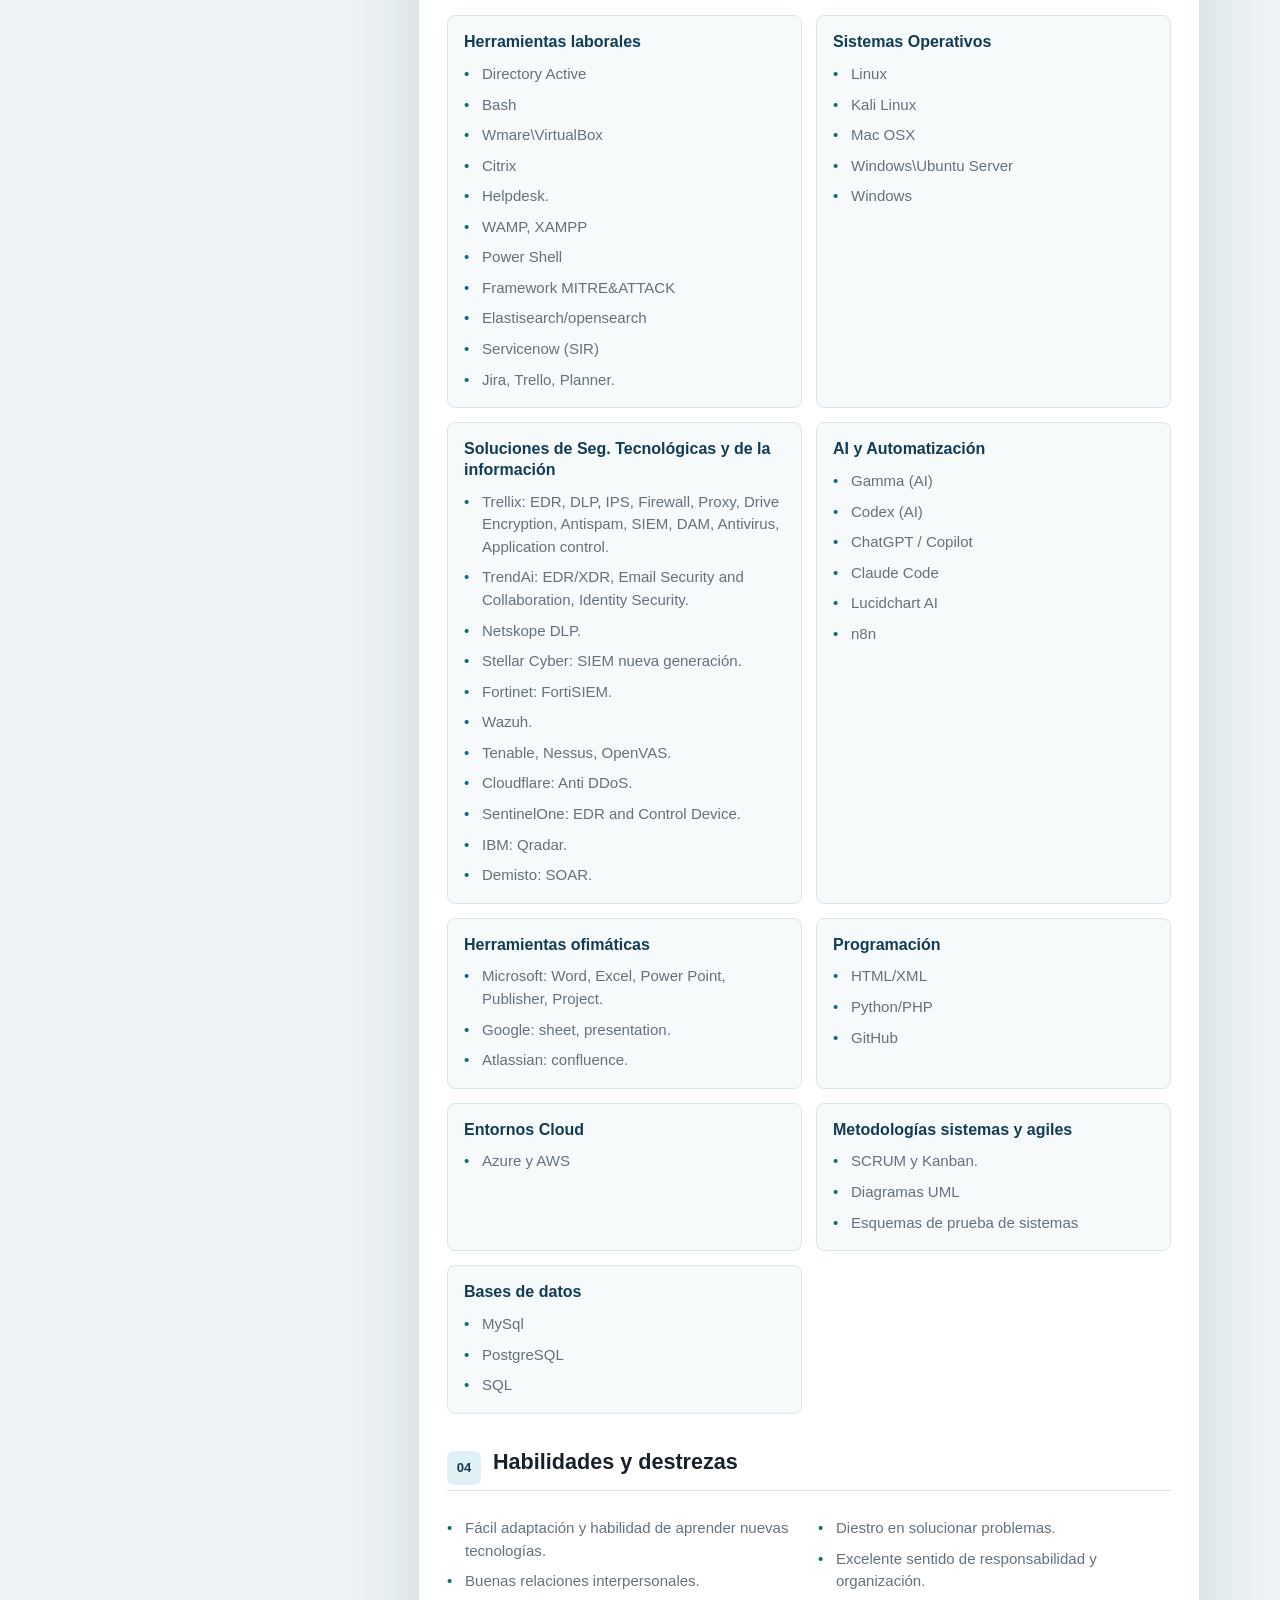
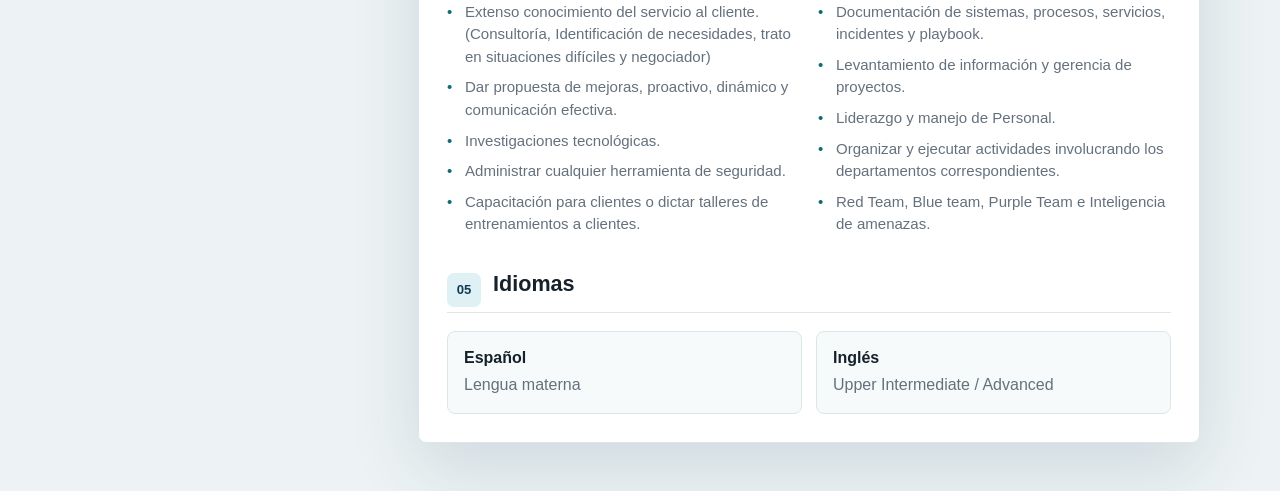
==== commit 74ef6307: "Actualizar nivel de ingles" ====
--- a/index.html
+++ b/index.html
@@ -111,7 +111,7 @@
       <div class="print-footer" aria-hidden="true">CV23062026</div>
     </div>
 
-    <script src="./cv-data.js?v=20260808-profile-2"></script>
-    <script src="./app.js?v=20260808-profile-2"></script>
+    <script src="./cv-data.js?v=20260812-linkedin"></script>
+    <script src="./app.js?v=20260812-linkedin"></script>
   </body>
 </html>
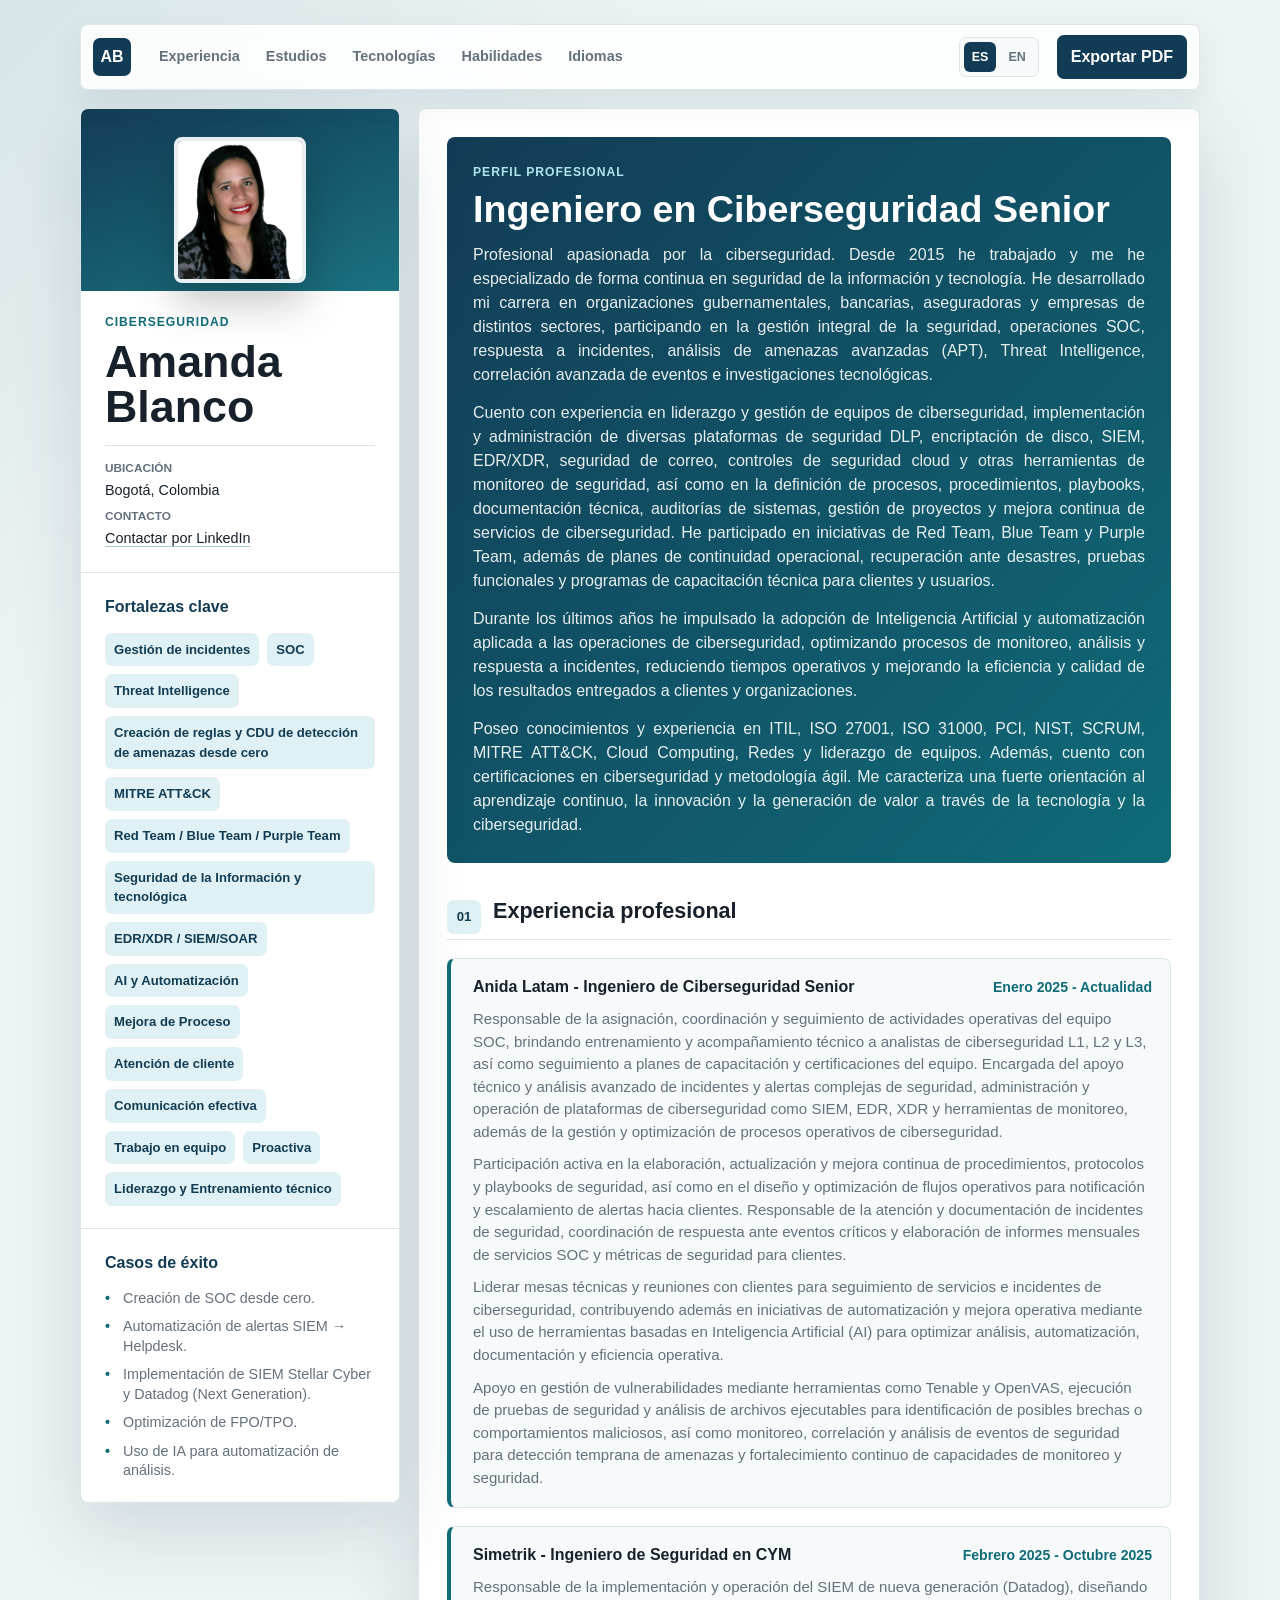
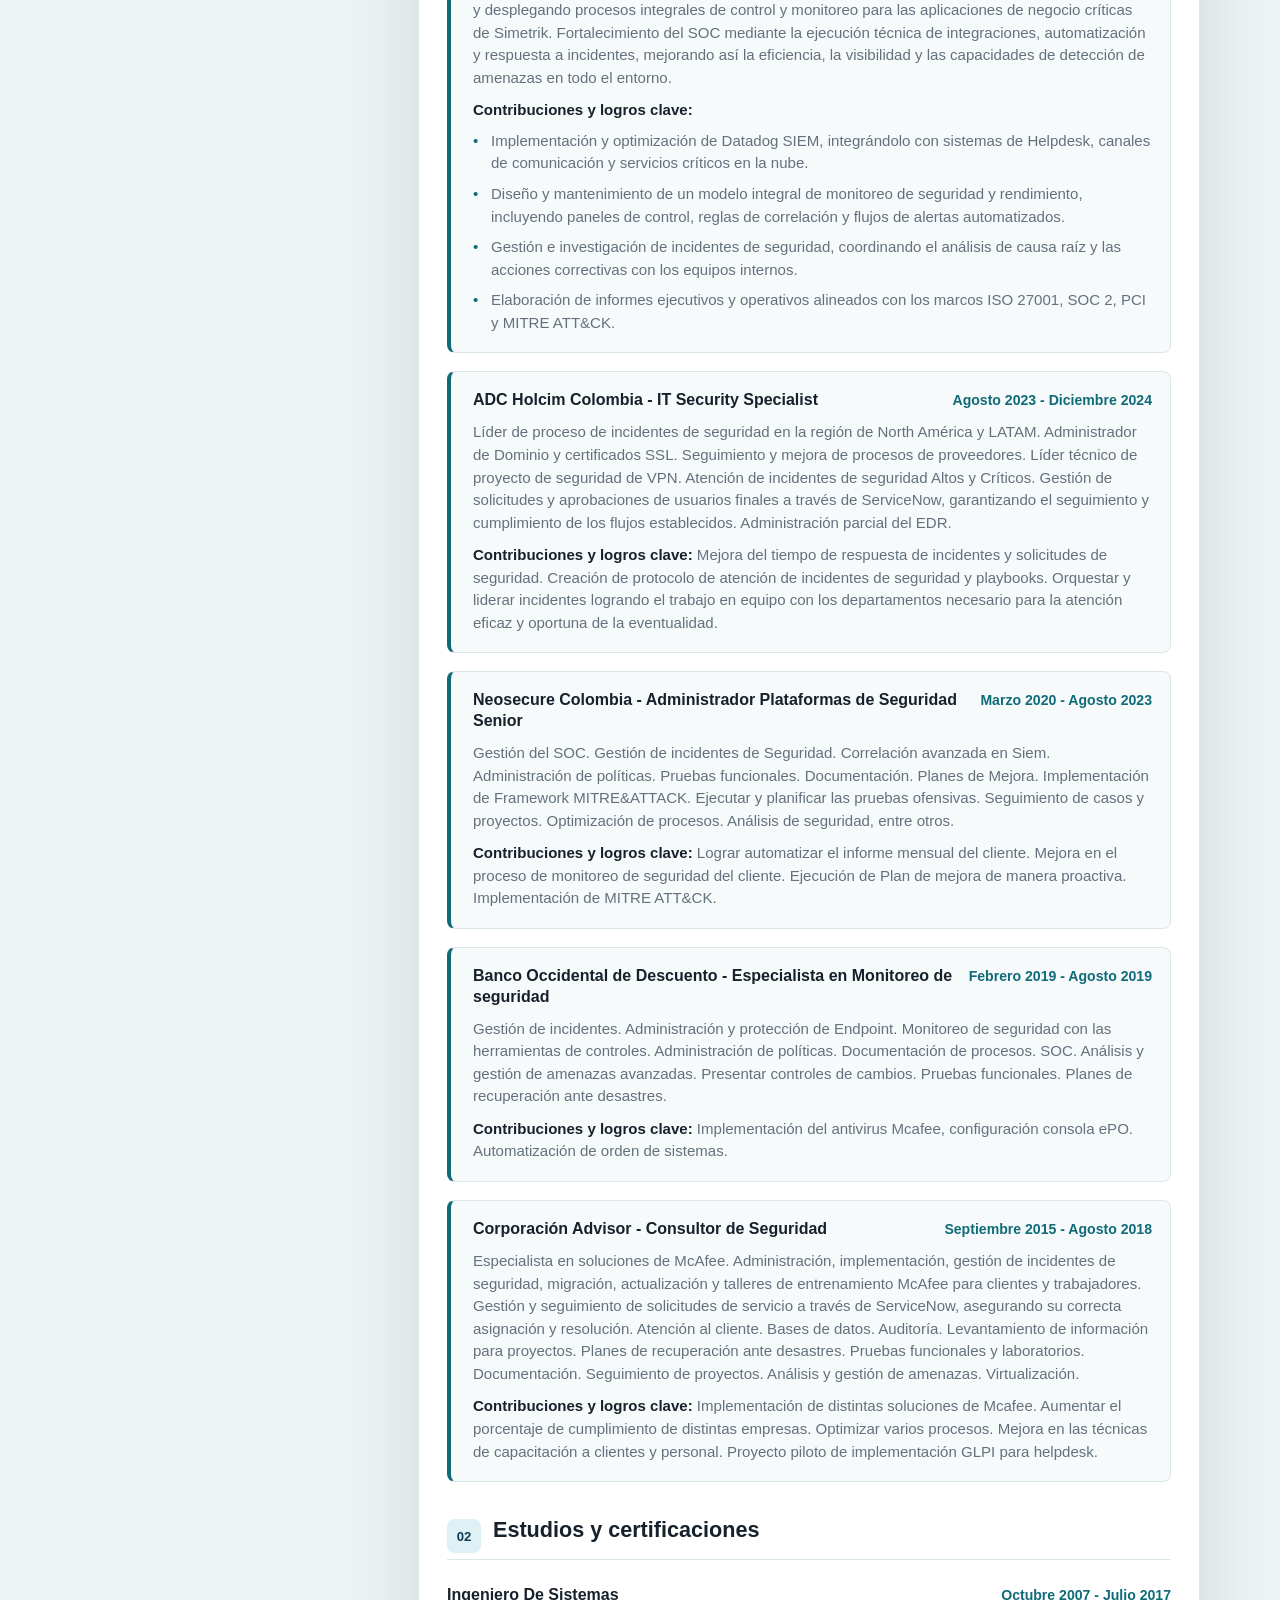
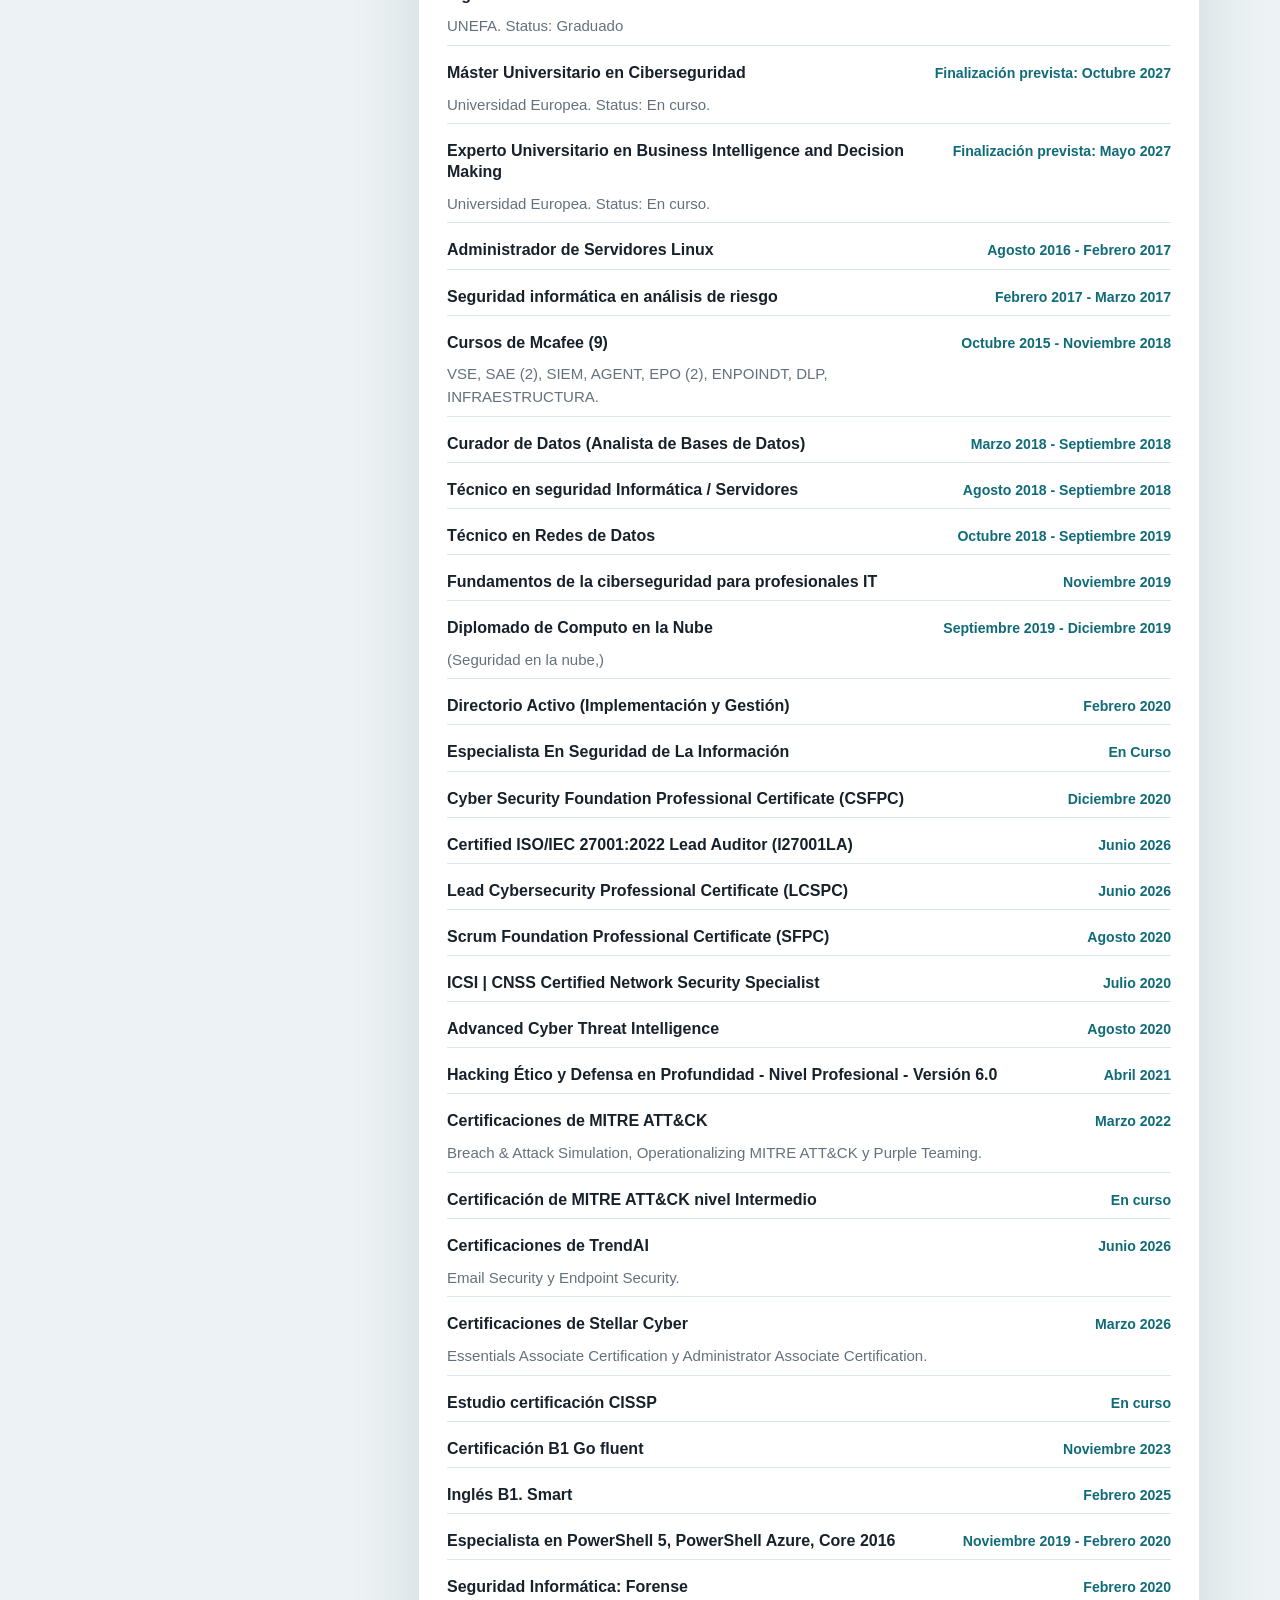
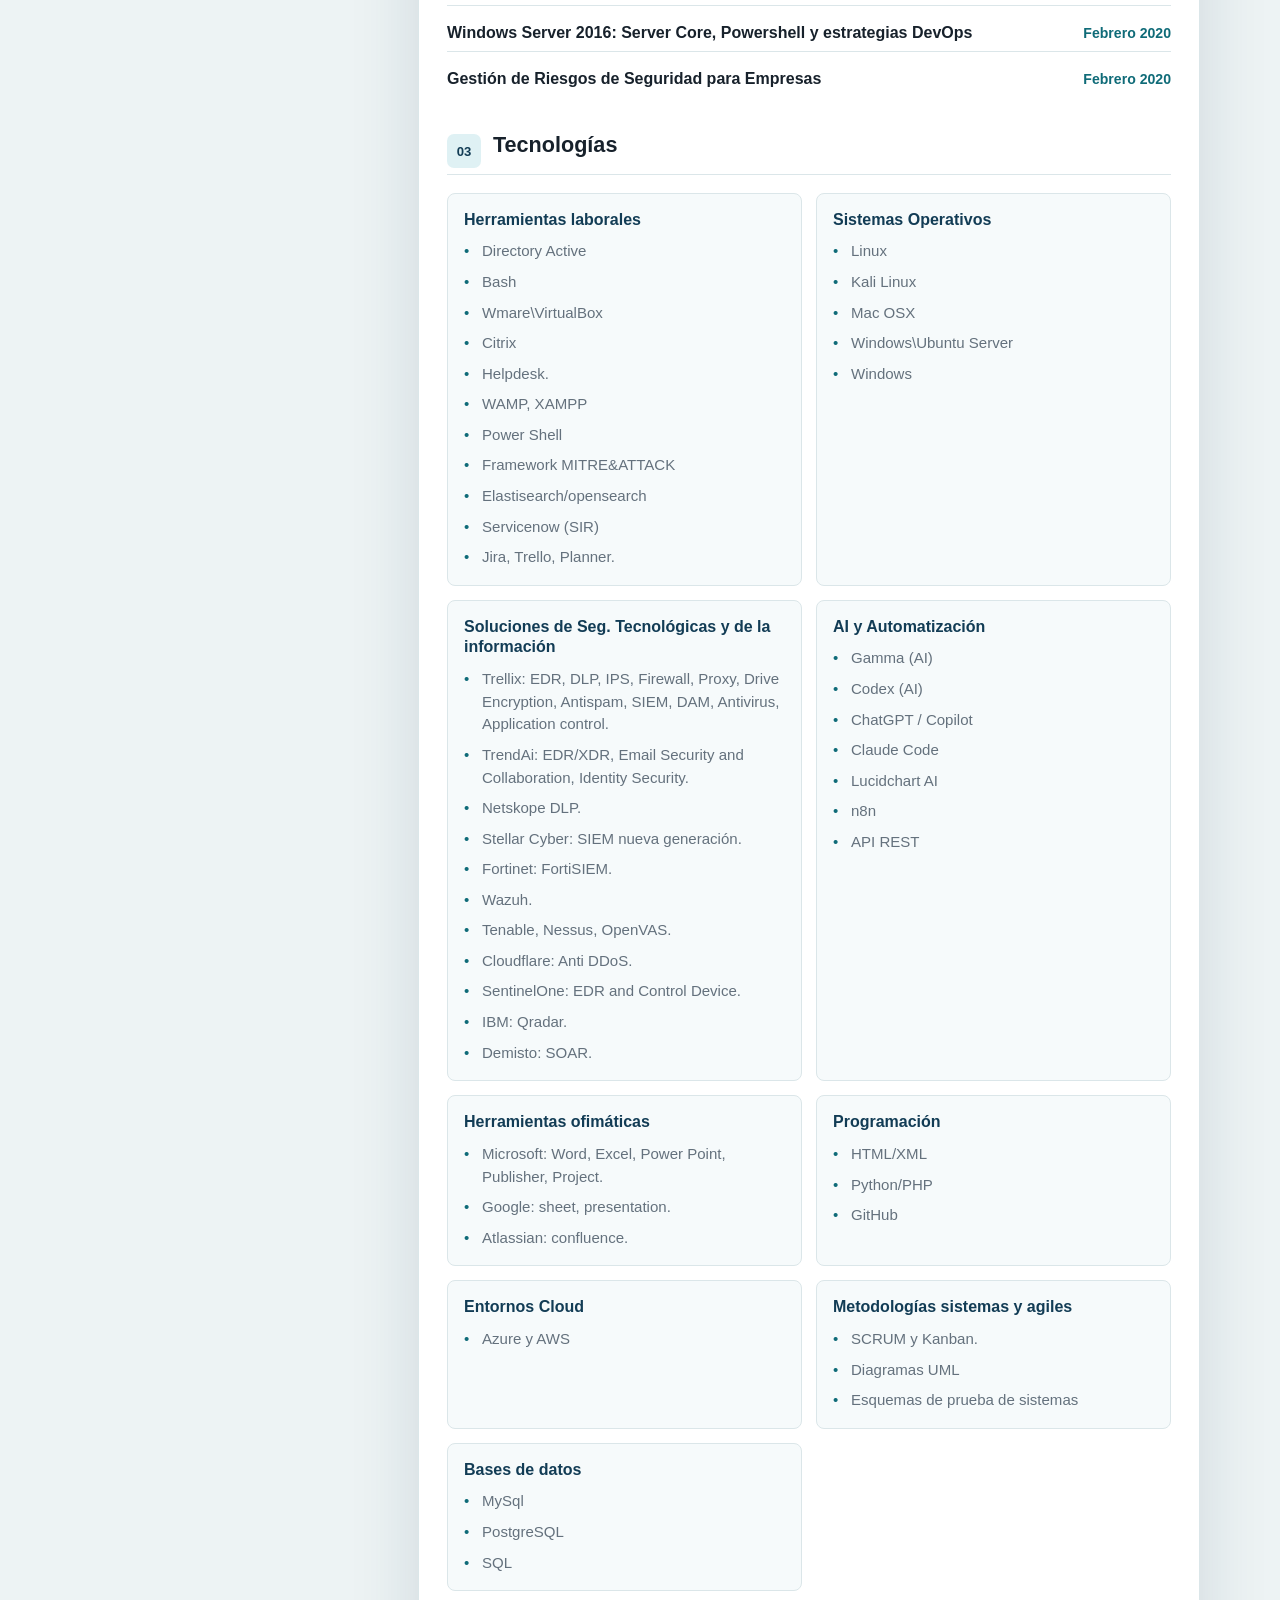
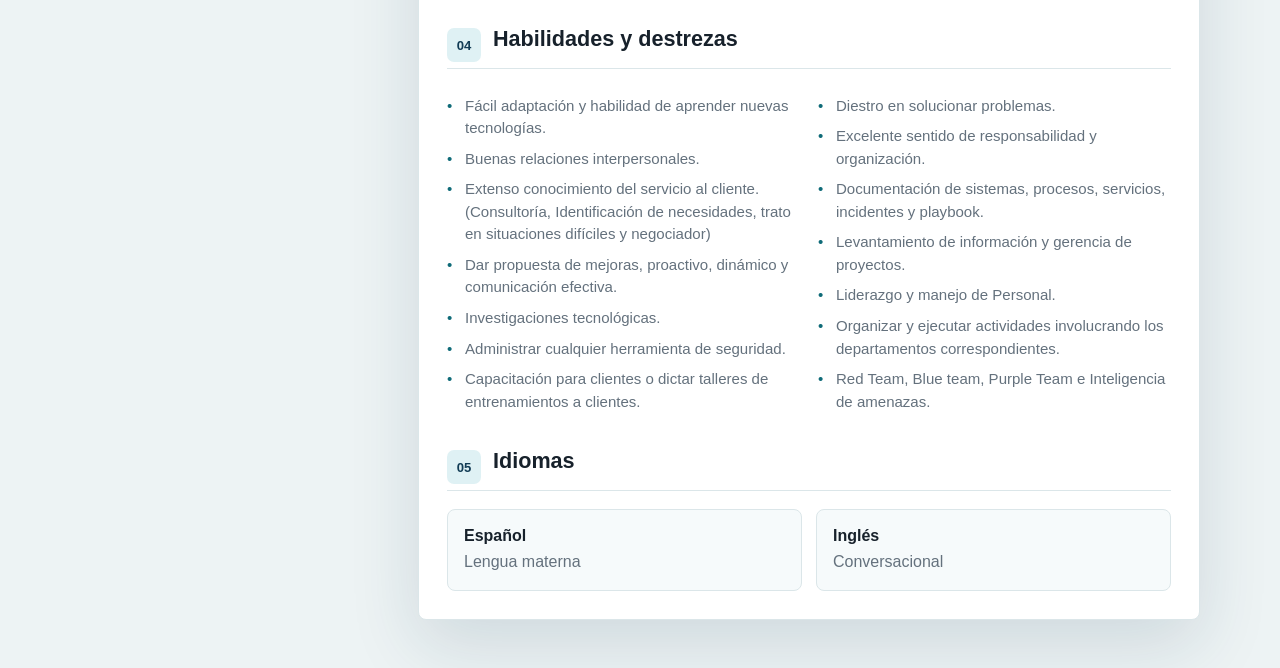
==== commit dd35cc3a: "Actualizar estudios y certificaciones" ====
--- a/index.html
+++ b/index.html
@@ -111,7 +111,7 @@
       <div class="print-footer" aria-hidden="true">CV23062026</div>
     </div>
 
-    <script src="./cv-data.js?v=20260812-linkedin"></script>
-    <script src="./app.js?v=20260812-linkedin"></script>
+    <script src="./cv-data.js?v=20260818-certs"></script>
+    <script src="./app.js?v=20260818-certs"></script>
   </body>
 </html>
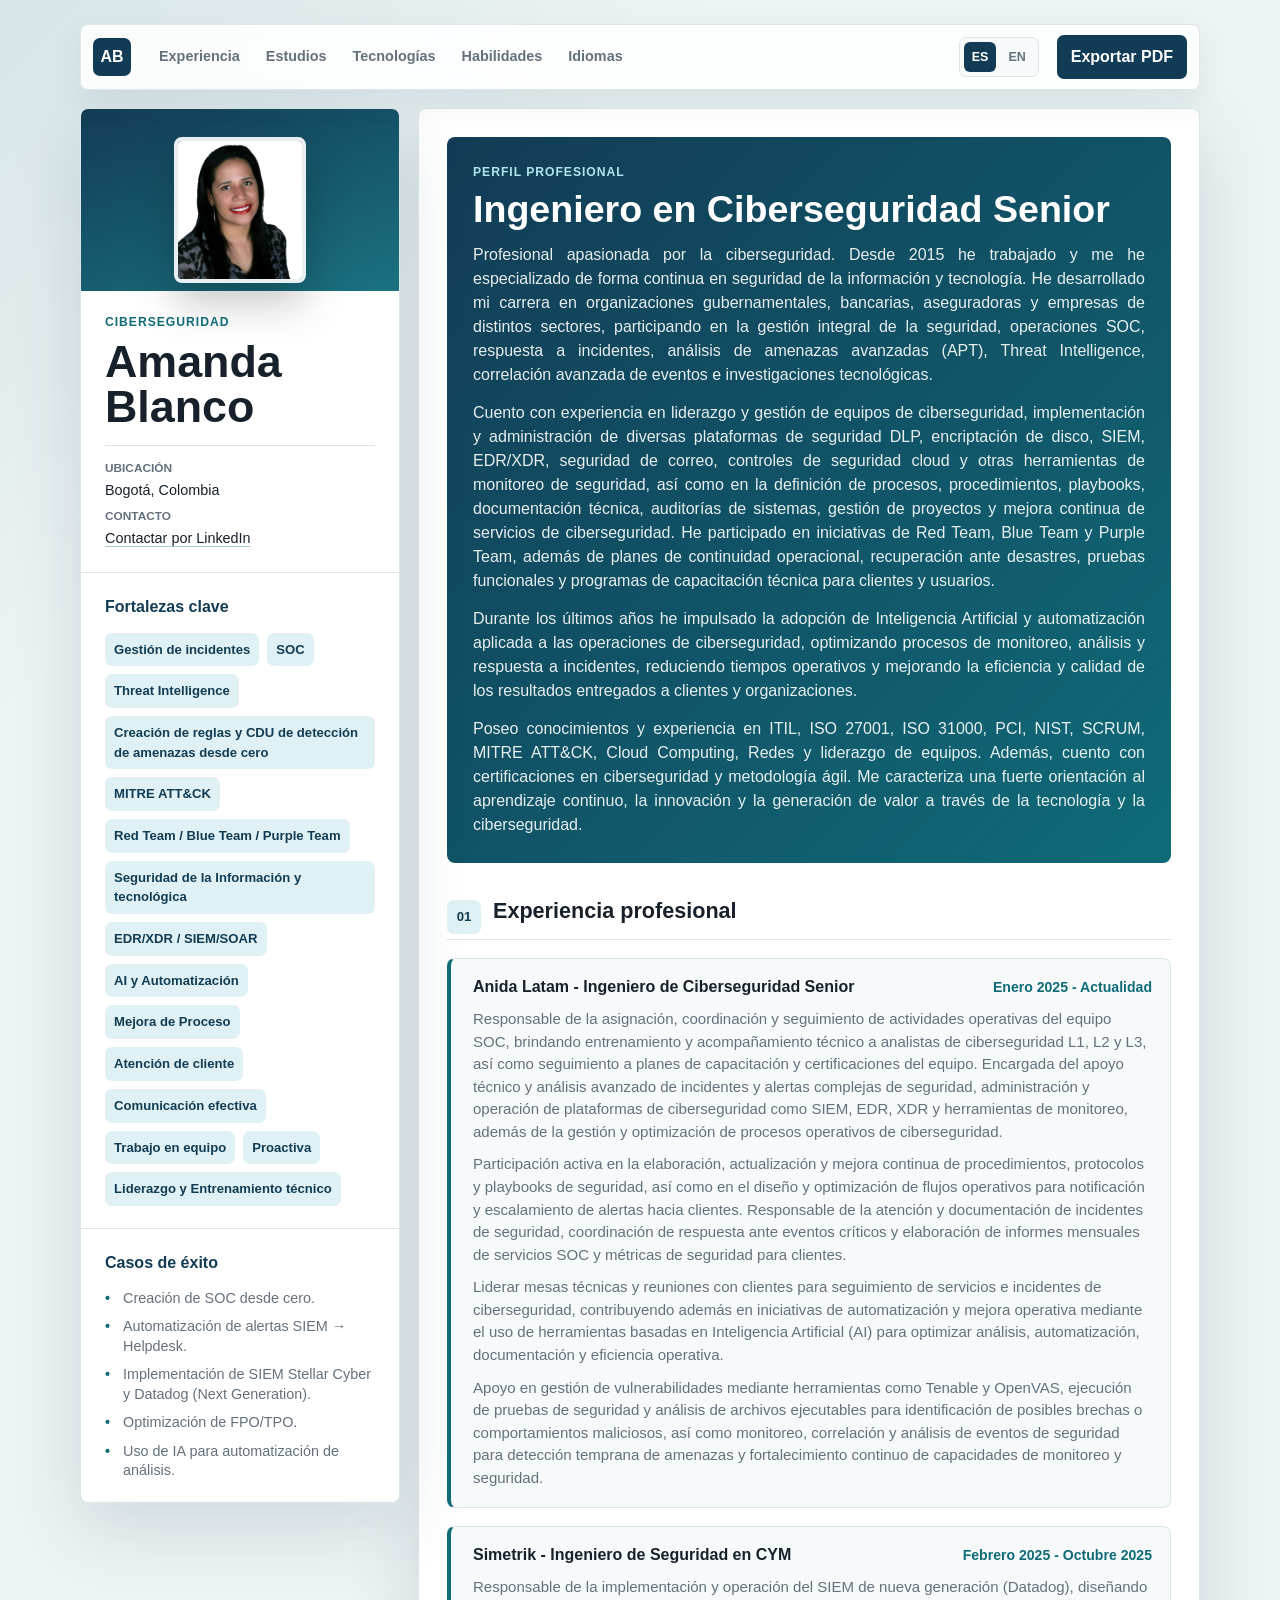
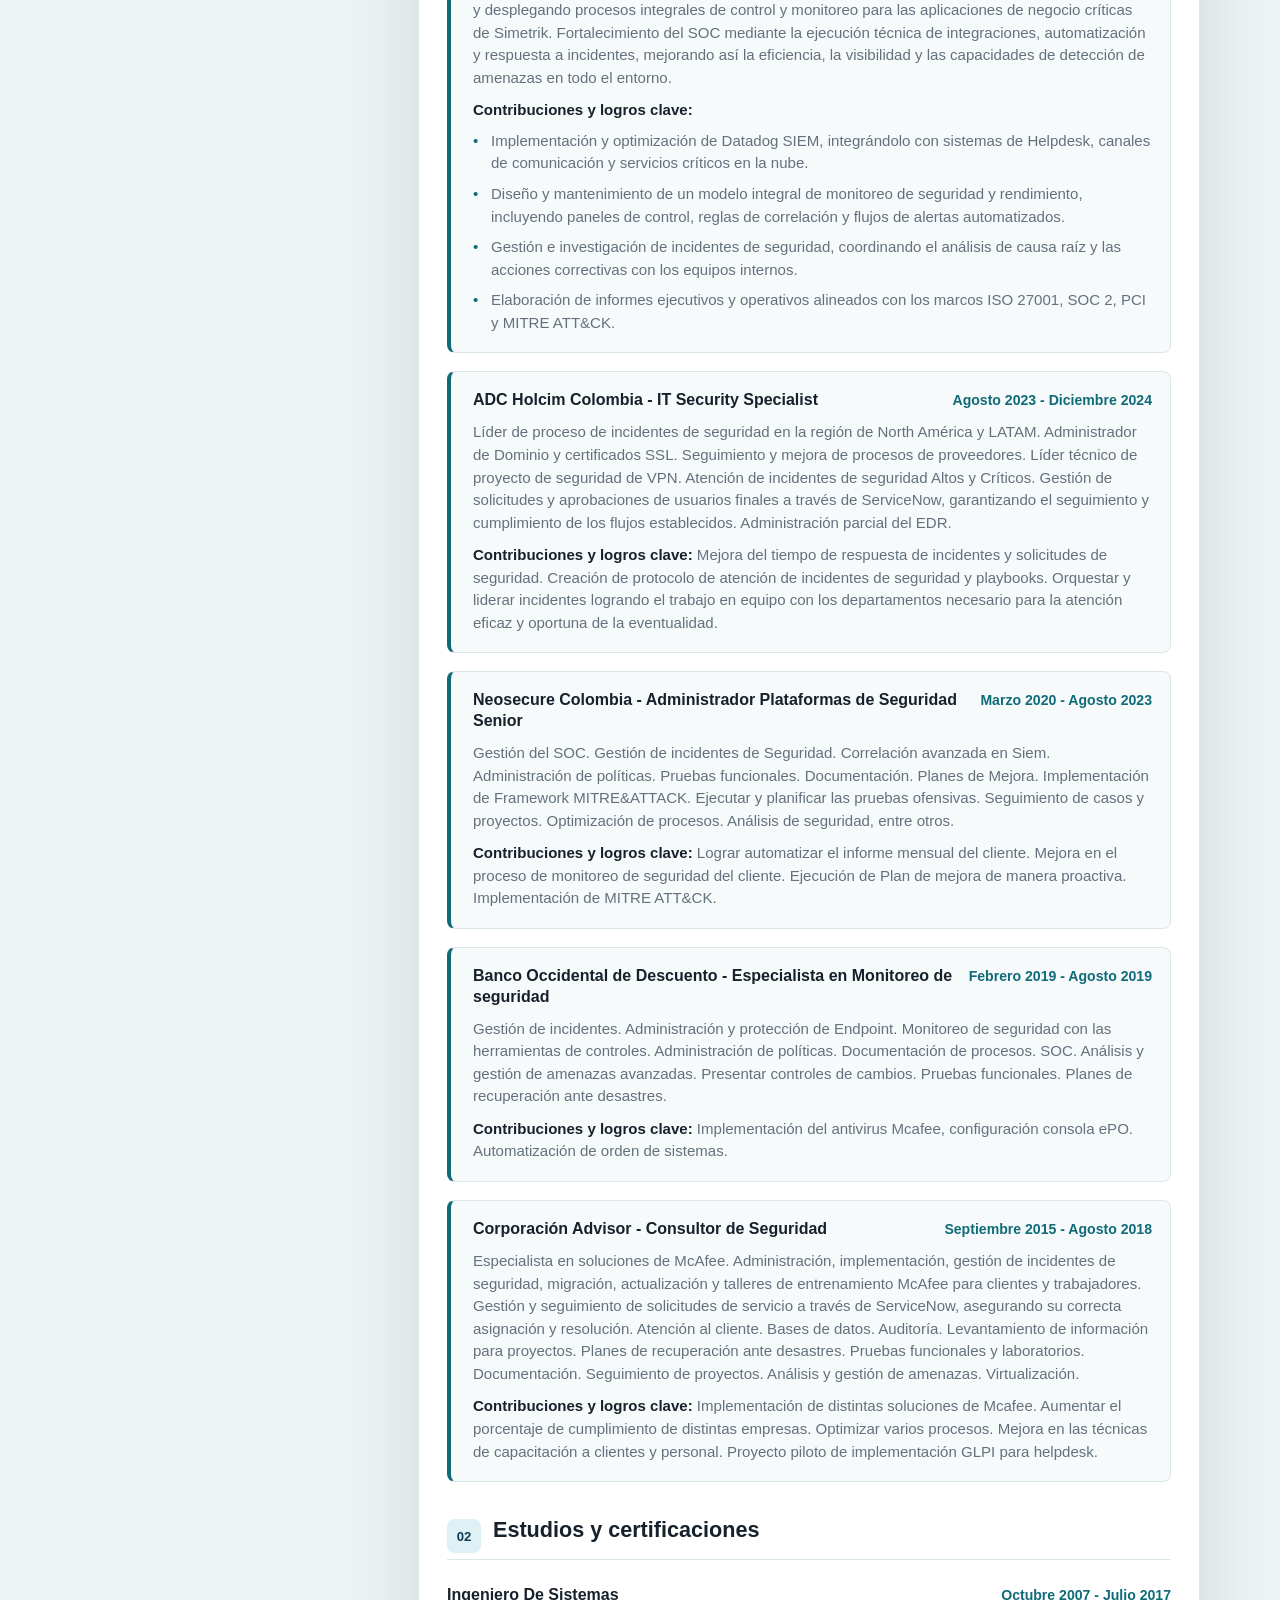
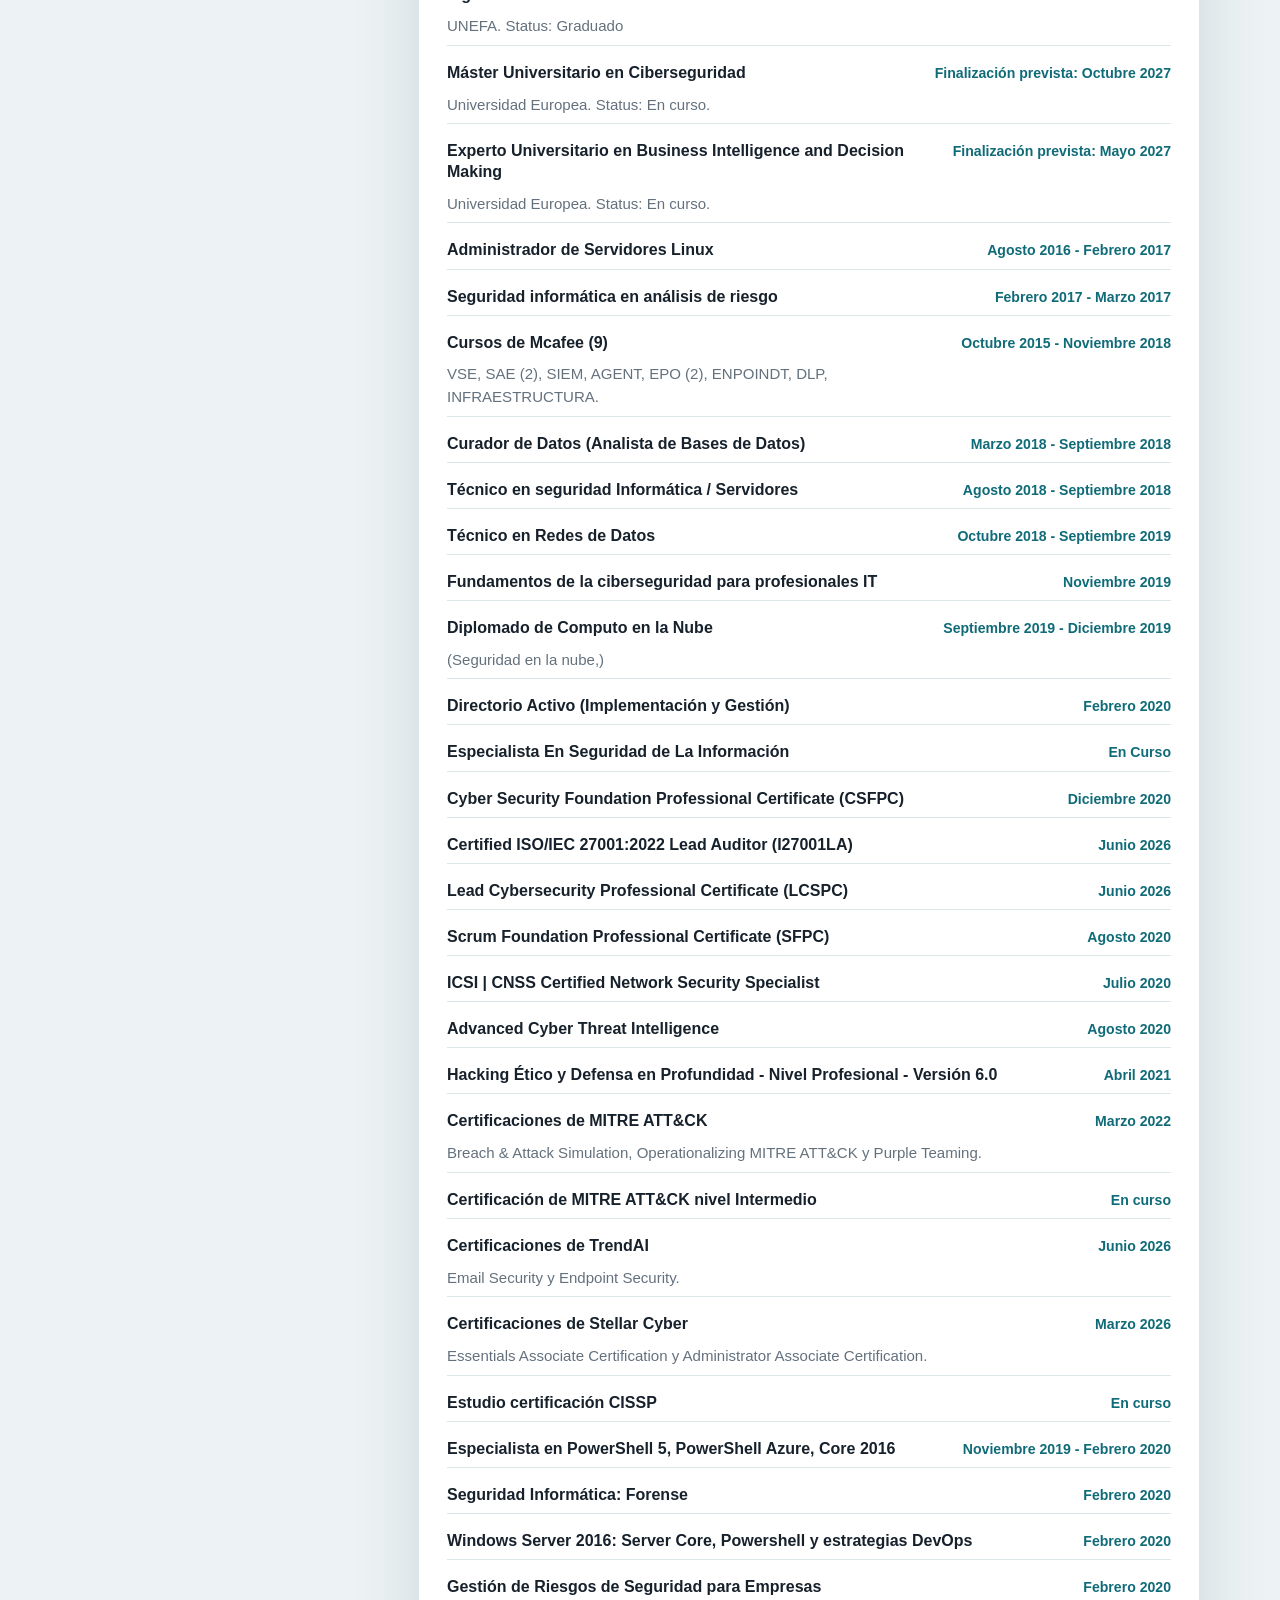
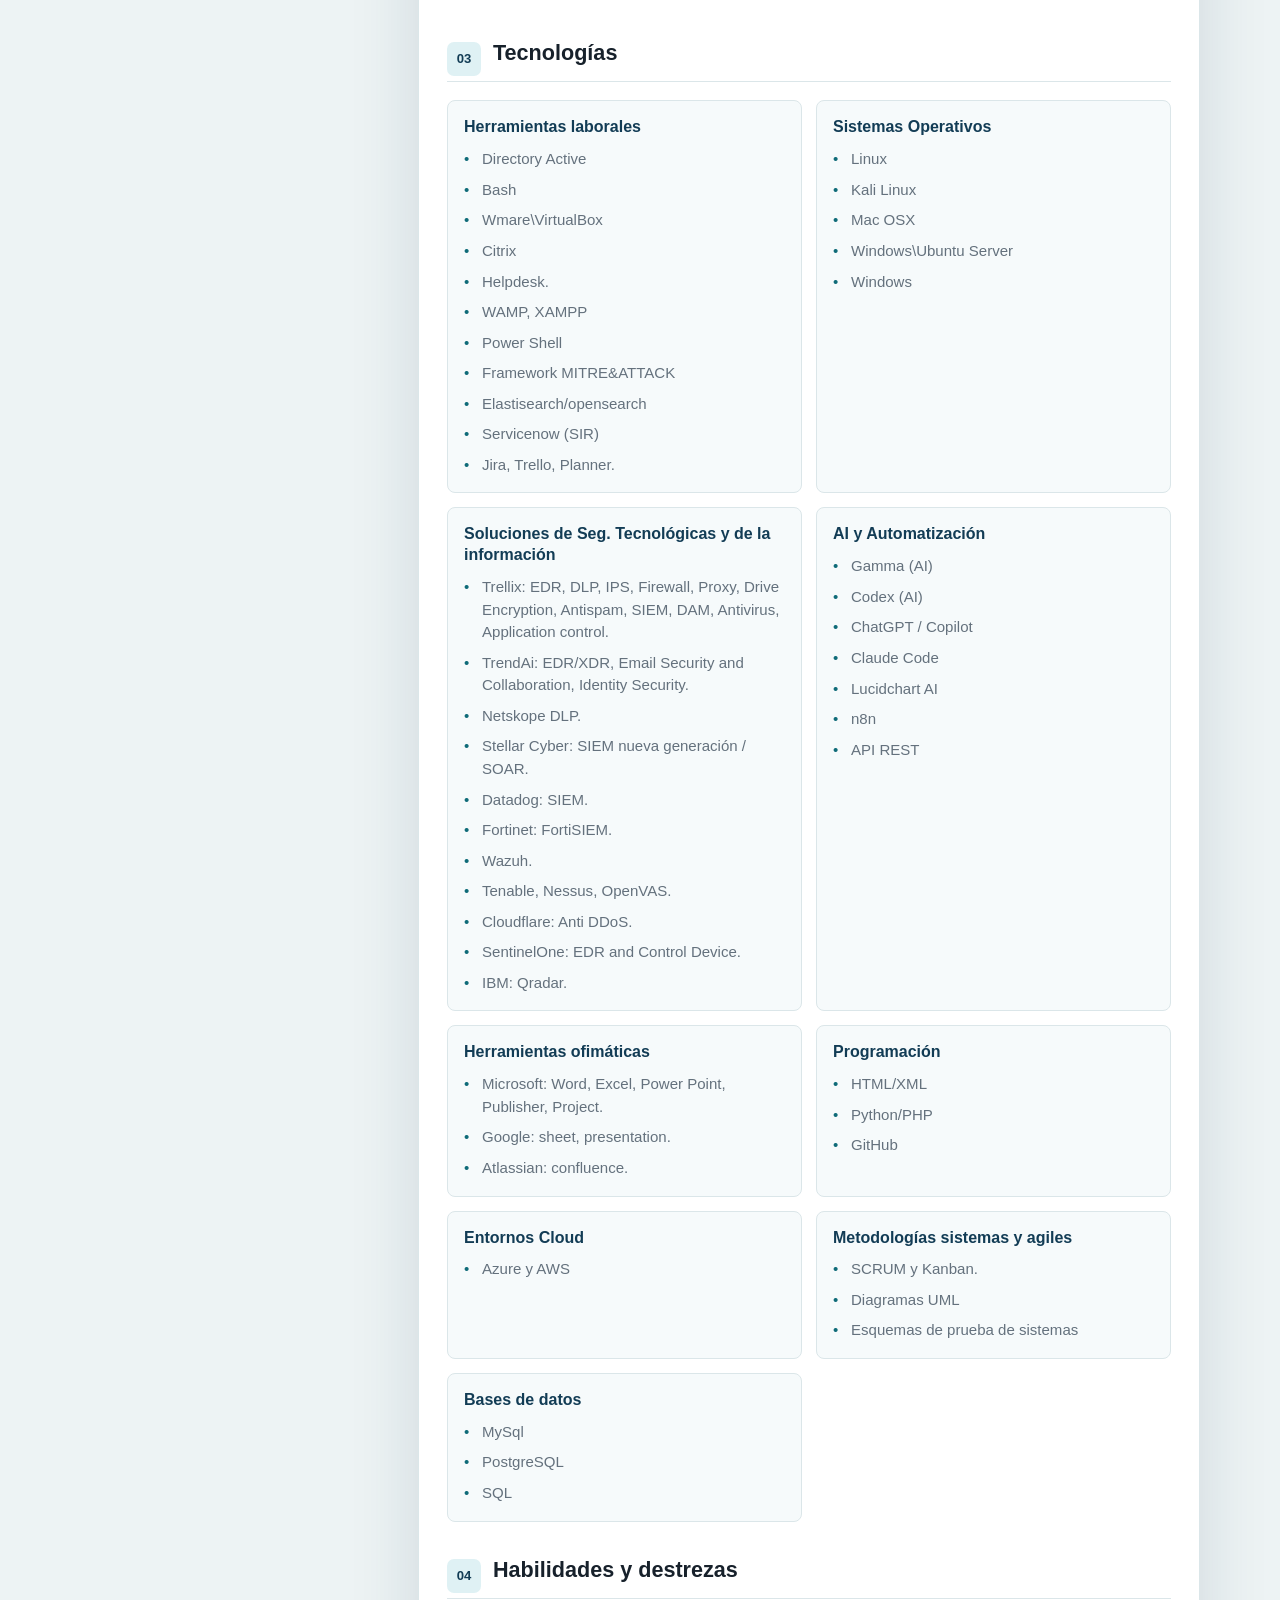
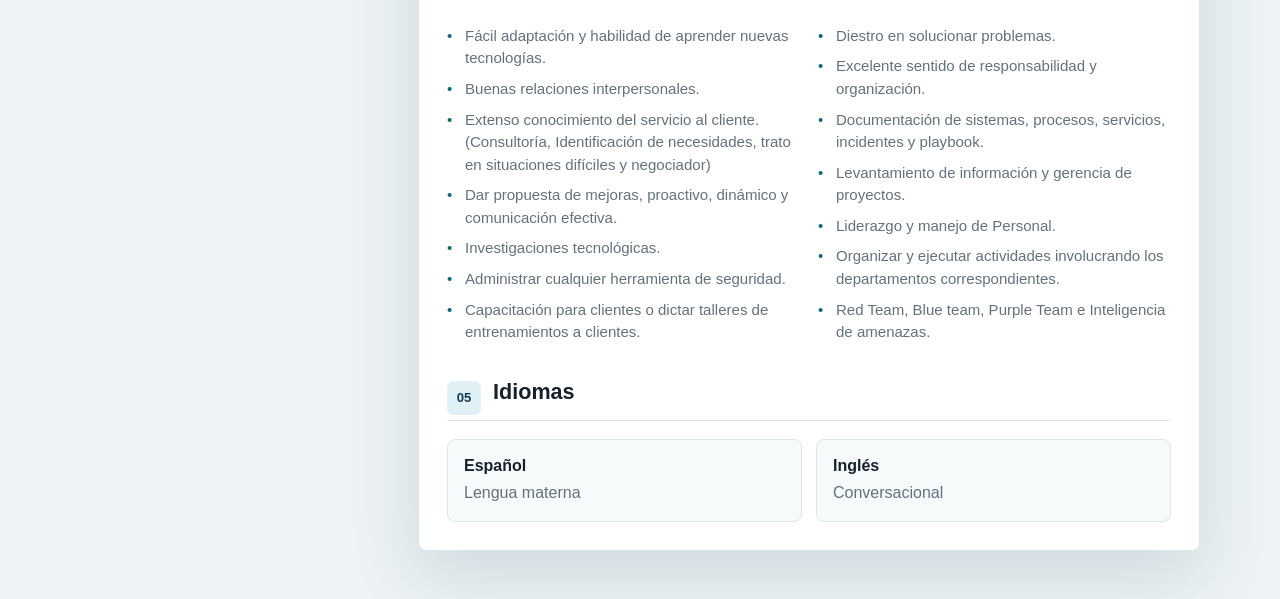
==== commit e27be872: "Ajustar PDF y tecnologias del CV" ====
--- a/index.html
+++ b/index.html
@@ -9,7 +9,7 @@
       name="description"
       content="Curriculum vitae de Amanda Blanco, profesional de seguridad de la información y ciberseguridad."
     >
-    <link rel="stylesheet" href="./styles.css">
+    <link rel="stylesheet" href="./styles.css?v=20260925-local-pdf-photo">
   </head>
   <body>
     <div class="app-shell">
@@ -110,8 +110,9 @@
       </main>
       <div class="print-footer" aria-hidden="true">CV23062026</div>
     </div>
+    <main id="ats-resume" class="ats-resume" aria-label="CV ATS Amanda Blanco"></main>
 
     <script src="./cv-data.js?v=20260818-certs"></script>
-    <script src="./app.js?v=20260818-certs"></script>
+    <script src="./app.js?v=20260925-local-pdf-photo"></script>
   </body>
 </html>
--- a/styles.css
+++ b/styles.css
@@ -532,6 +532,10 @@
   color: var(--muted);
 }
 
+.ats-resume {
+  display: none;
+}
+
 @media (max-width: 920px) {
   .app-shell {
     width: min(100% - 20px, var(--page-width));
@@ -613,11 +617,18 @@
 }
 
 @media print {
+  *,
+  *::before,
+  *::after {
+    -webkit-print-color-adjust: exact;
+    print-color-adjust: exact;
+  }
+
   :root {
-    --bg: #ffffff;
+    --bg: #edf3f4;
     --surface: #ffffff;
-    --surface-muted: #ffffff;
-    --shadow: none;
+    --surface-muted: #f6fafb;
+    --shadow: 0 10px 26px rgba(18, 60, 85, 0.1);
   }
 
   html {
@@ -625,9 +636,11 @@
   }
 
   body {
-    background: #ffffff;
-    color: #111827;
-    font-size: 10pt;
+    background:
+      linear-gradient(135deg, rgba(15, 107, 120, 0.1), transparent 32rem),
+      var(--bg);
+    color: var(--ink);
+    font-size: 9pt;
   }
 
   .app-shell {
@@ -653,51 +666,71 @@
     display: block;
   }
 
-  .profile-panel,
-  .content-panel,
-  .hero-card,
-  .timeline-item,
-  .skill-card,
-  .language-item {
-    box-shadow: none;
-  }
-
   #estudios .compact-item {
     padding-top: 5px;
     padding-bottom: 5px;
   }
 
+  .profile-panel,
+  .content-panel {
+    background: var(--surface);
+    border: 1px solid var(--line);
+    border-radius: var(--radius);
+    box-shadow: var(--shadow);
+  }
+
   .profile-panel {
     display: grid;
-    grid-template-columns: 120px minmax(0, 1fr);
+    grid-template-columns: 118px minmax(0, 1fr);
+    position: static;
+    top: auto;
     gap: 0;
     margin-bottom: 12px;
     overflow: visible;
-    border: 0;
+    break-inside: avoid;
   }
 
   .portrait-wrap {
-    display: block;
-    padding: 0;
-    background: transparent;
+    display: grid;
+    grid-column: 1;
+    grid-row: 1;
+    place-items: center;
+    min-height: 138px;
+    padding: 12px;
+    background: linear-gradient(160deg, var(--accent-dark), #1a7280);
   }
 
   .portrait {
-    width: 92px;
-    height: 104px;
-    margin: 0;
-    border: 1px solid #d1d5db;
-    box-shadow: none;
+    width: 86px;
+    height: 98px;
+    margin: 0 auto;
+    border: 3px solid rgba(255, 255, 255, 0.9);
+    box-shadow: 0 12px 24px rgba(0, 0, 0, 0.16);
   }
 
   .panel-section {
-    padding: 0 0 8px;
+    padding: 12px 14px;
+    border-top: 1px solid var(--line);
+  }
+
+  .portrait-wrap + .panel-section {
+    grid-column: 2;
+    grid-row: 1;
     border-top: 0;
   }
 
-  .contact-card,
-  .focus-card {
+  .focus-card,
+  .success-card {
     grid-column: 1 / -1;
+  }
+
+  .profile-panel h1 {
+    font-size: 24pt;
+  }
+
+  .identity-contact {
+    margin-top: 10px;
+    padding-top: 8px;
   }
 
   .contact-list,
@@ -705,75 +738,91 @@
   .success-list {
     display: flex;
     flex-wrap: wrap;
-    gap: 5px 12px;
-  }
-
-  .contact-list li {
-    display: block;
-  }
-
-  .contact-label {
-    display: inline;
-    margin-right: 3px;
+    gap: 7px;
   }
 
   .tag-list li {
-    padding: 0;
-    color: #374151;
-    background: transparent;
+    max-width: 100%;
+    padding: 7px 9px;
+    color: var(--accent-dark);
+    background: var(--accent-soft);
+    white-space: normal;
+    overflow-wrap: anywhere;
+    line-height: 1.25;
   }
 
   .success-list li {
-    padding-left: 10px;
-    color: #374151;
+    color: var(--muted);
   }
 
   .content-panel {
-    padding: 0;
-    border: 0;
+    padding: 18px;
   }
 
   .hero-card {
-    padding: 0 0 10px;
-    color: #111827;
-    background: transparent;
-    border-radius: 0;
+    padding: 18px;
+    color: #ffffff;
+    background: linear-gradient(135deg, var(--accent-dark), #0f6b78);
+    border-radius: var(--radius);
+    break-inside: auto;
+  }
+
+  .hero-card h2 {
+    font-size: 20pt;
   }
 
   .hero-card h2,
   .hero-card .section-kicker,
   .summary {
-    color: #111827;
+    color: #ffffff;
+  }
+
+  .hero-card .section-kicker {
+    color: #afe5ed;
   }
 
   .resume-section {
-    padding-top: 14px;
-    break-inside: avoid;
+    padding-top: 20px;
+    break-inside: auto;
   }
 
   .section-heading {
-    margin-bottom: 8px;
+    margin-bottom: 12px;
     break-after: avoid;
   }
 
   .section-heading span {
-    width: auto;
-    height: auto;
-    background: transparent;
+    width: 30px;
+    height: 30px;
+    color: var(--accent-dark);
+    background: var(--accent-soft);
   }
 
   .timeline {
-    gap: 8px;
+    gap: 12px;
   }
 
   .timeline-item,
   .skill-card,
   .language-item {
-    padding: 8px 0;
-    background: transparent;
-    border: 0;
-    border-radius: 0;
+    background: var(--surface-muted);
+    border: 1px solid var(--line);
+    border-radius: var(--radius);
     break-inside: avoid;
+  }
+
+  .timeline-item {
+    padding: 12px 14px 12px 16px;
+  }
+
+  .item-header,
+  .compact-item {
+    grid-template-columns: minmax(0, 1fr) minmax(94px, max-content);
+    gap: 10px;
+  }
+
+  .period {
+    white-space: normal;
   }
 
   .skill-grid,
@@ -787,6 +836,199 @@
   .detail,
   .skill-card li,
   .two-column-list li {
+    color: var(--muted);
+  }
+
+  .app-shell {
+    display: none !important;
+  }
+
+  body {
+    background: #ffffff !important;
+    color: #111827;
+    font-family: Arial, "Segoe UI", sans-serif;
+    font-size: 9.2pt;
+    line-height: 1.28;
+  }
+
+  .ats-resume {
+    display: block !important;
+    width: auto;
+    max-width: none;
+    padding: 0;
+    margin: 0;
+    color: #111827;
+    background: #ffffff;
+  }
+
+  .ats-resume,
+  .ats-resume * {
+    box-shadow: none !important;
+  }
+
+  .ats-header {
+    padding-bottom: 10pt;
+    margin-bottom: 12pt;
+    border-bottom: 1px solid #9ca3af;
+  }
+
+  .ats-header-content {
+    display: flex;
+    align-items: flex-start;
+    justify-content: space-between;
+    gap: 18pt;
+  }
+
+  .ats-header-main {
+    min-width: 0;
+    flex: 1;
+  }
+
+  .ats-photo {
+    width: 66pt;
+    height: 74pt;
+    object-fit: cover;
+    border: 1px solid #d1d5db;
+    border-radius: 6pt;
+  }
+
+  .ats-header h1 {
+    margin: 0;
+    color: #123c55;
+    font-size: 20pt;
+    line-height: 1.05;
+    letter-spacing: 0;
+    text-transform: none;
+  }
+
+  .ats-title {
+    margin: 3pt 0 8pt;
+    color: #111827;
+    font-size: 11pt;
+    font-weight: 700;
+  }
+
+  .ats-contact {
+    padding: 0;
+    margin: 0;
+    list-style: none;
+  }
+
+  .ats-contact li {
+    margin: 2pt 0;
+  }
+
+  .ats-resume a {
+    color: #111827;
+    text-decoration: none;
+  }
+
+  .ats-section {
+    margin: 9pt 0 0;
+    break-inside: auto;
+    page-break-inside: auto;
+  }
+
+  .ats-section h2 {
+    margin: 0 0 6pt;
+    padding-bottom: 3pt;
+    color: #123c55;
+    font-size: 11pt;
+    line-height: 1.2;
+    text-transform: uppercase;
+    border-bottom: 1px solid #d1d5db;
+    break-after: avoid;
+    page-break-after: avoid;
+  }
+
+  .ats-section p,
+  .ats-section li {
+    color: #111827;
+  }
+
+  .ats-section p {
+    margin: 0 0 6pt;
+  }
+
+  .ats-section ul {
+    padding: 0;
+    margin: 4pt 0 0 14pt;
+  }
+
+  .ats-multi-list {
+    column-count: 2;
+    column-gap: 22pt;
+  }
+
+  .ats-strengths-list li {
+    margin-bottom: 2pt;
+  }
+
+  .ats-section li {
+    margin: 0 0 3pt;
+    padding-left: 1pt;
+    break-inside: avoid;
+    page-break-inside: avoid;
+  }
+
+  .ats-entry {
+    margin: 8pt 0 0;
+    break-inside: auto;
+    page-break-inside: auto;
+  }
+
+  .ats-tech-group {
+    margin: 0;
+    break-inside: avoid;
+    page-break-inside: avoid;
+  }
+
+  .ats-tech-grid {
+    display: grid;
+    grid-template-columns: repeat(2, minmax(0, 1fr));
+    column-gap: 22pt;
+    row-gap: 7pt;
+    align-items: start;
+  }
+
+  .ats-tech-list {
+    margin-top: 3pt !important;
+  }
+
+  .ats-entry-header {
+    margin-bottom: 3pt;
+    break-after: avoid;
+    page-break-after: avoid;
+  }
+
+  .ats-entry h3,
+  .ats-tech-group h3 {
+    margin: 0;
+    color: #111827;
+    font-size: 10.5pt;
+    line-height: 1.25;
+    font-weight: 700;
+  }
+
+  .ats-period,
+  .ats-detail,
+  .ats-subtitle {
+    margin: 2pt 0 0;
     color: #374151;
-  }
-}
+    font-size: 9.5pt;
+    line-height: 1.3;
+  }
+
+  .ats-subtitle {
+    font-weight: 700;
+  }
+
+  .ats-resume h1,
+  .ats-resume h2,
+  .ats-resume h3,
+  .ats-resume p,
+  .ats-resume li {
+    orphans: 2;
+    widows: 2;
+  }
+}
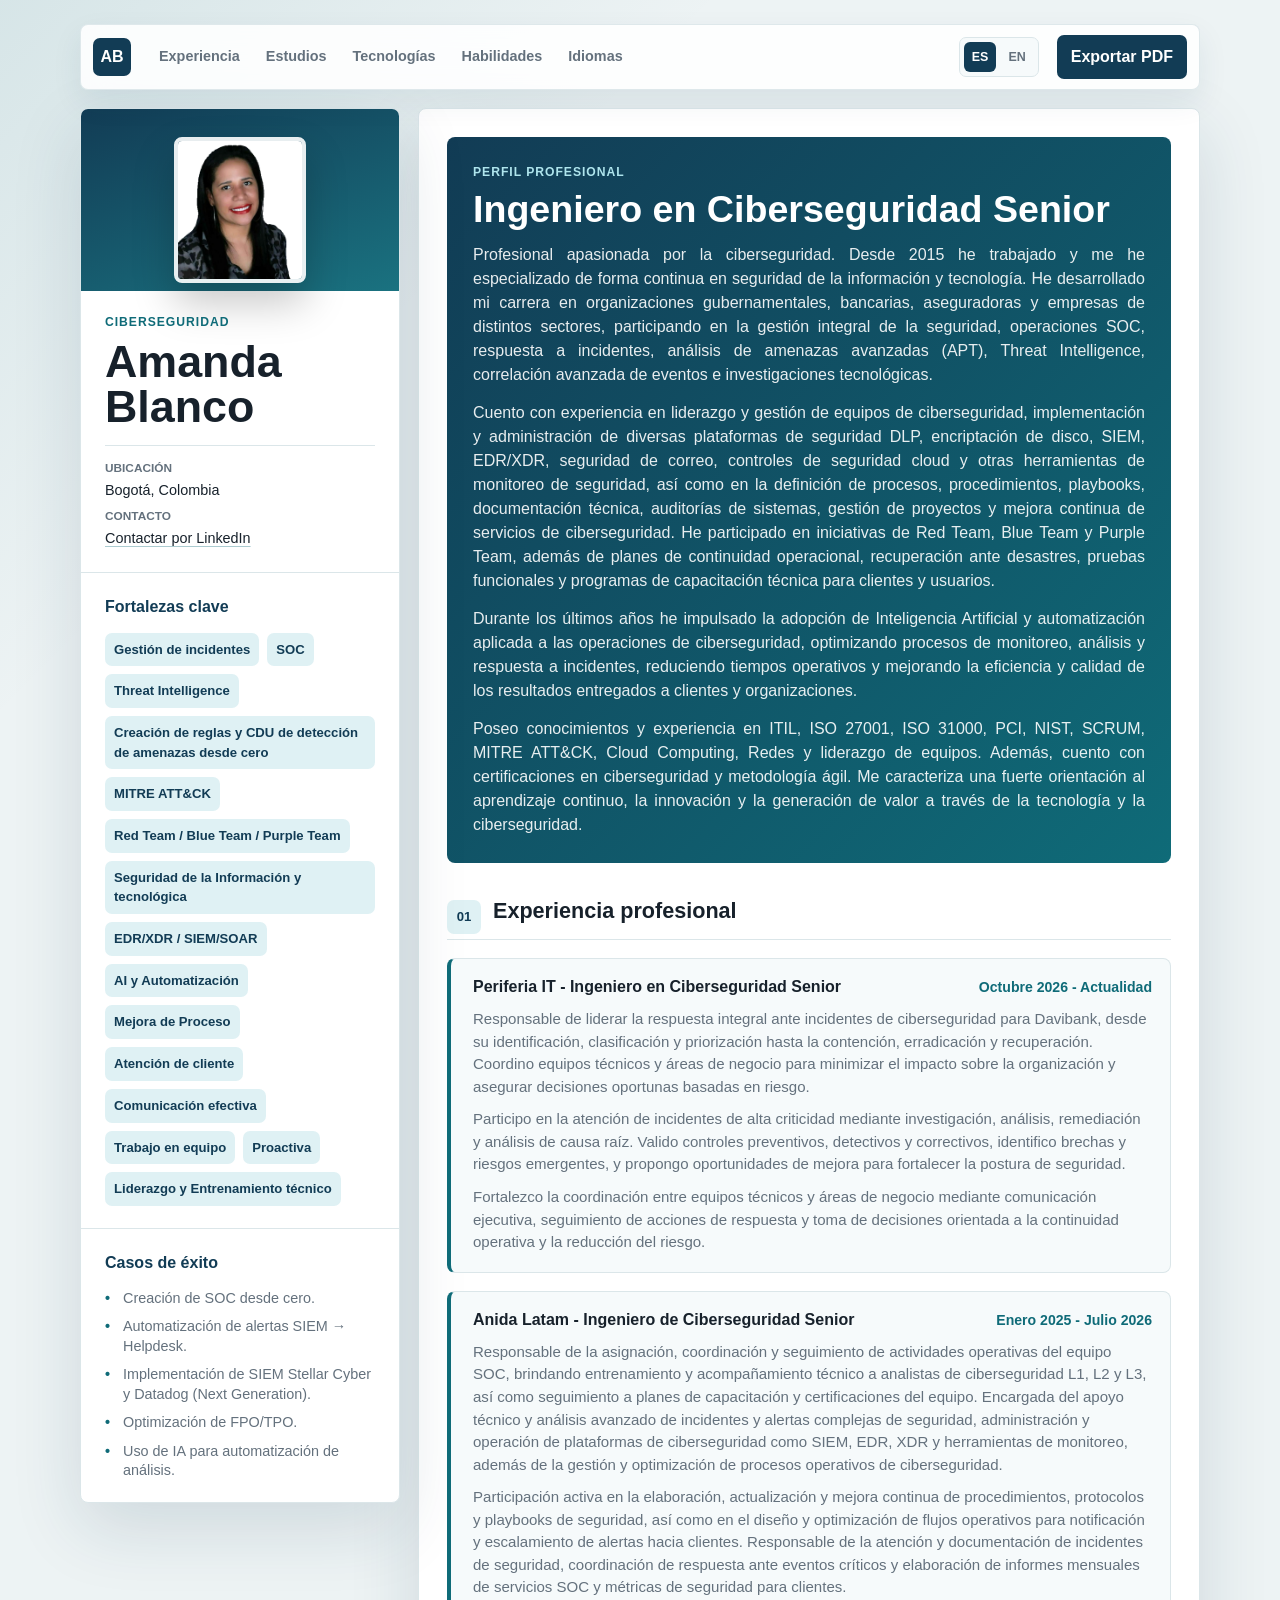
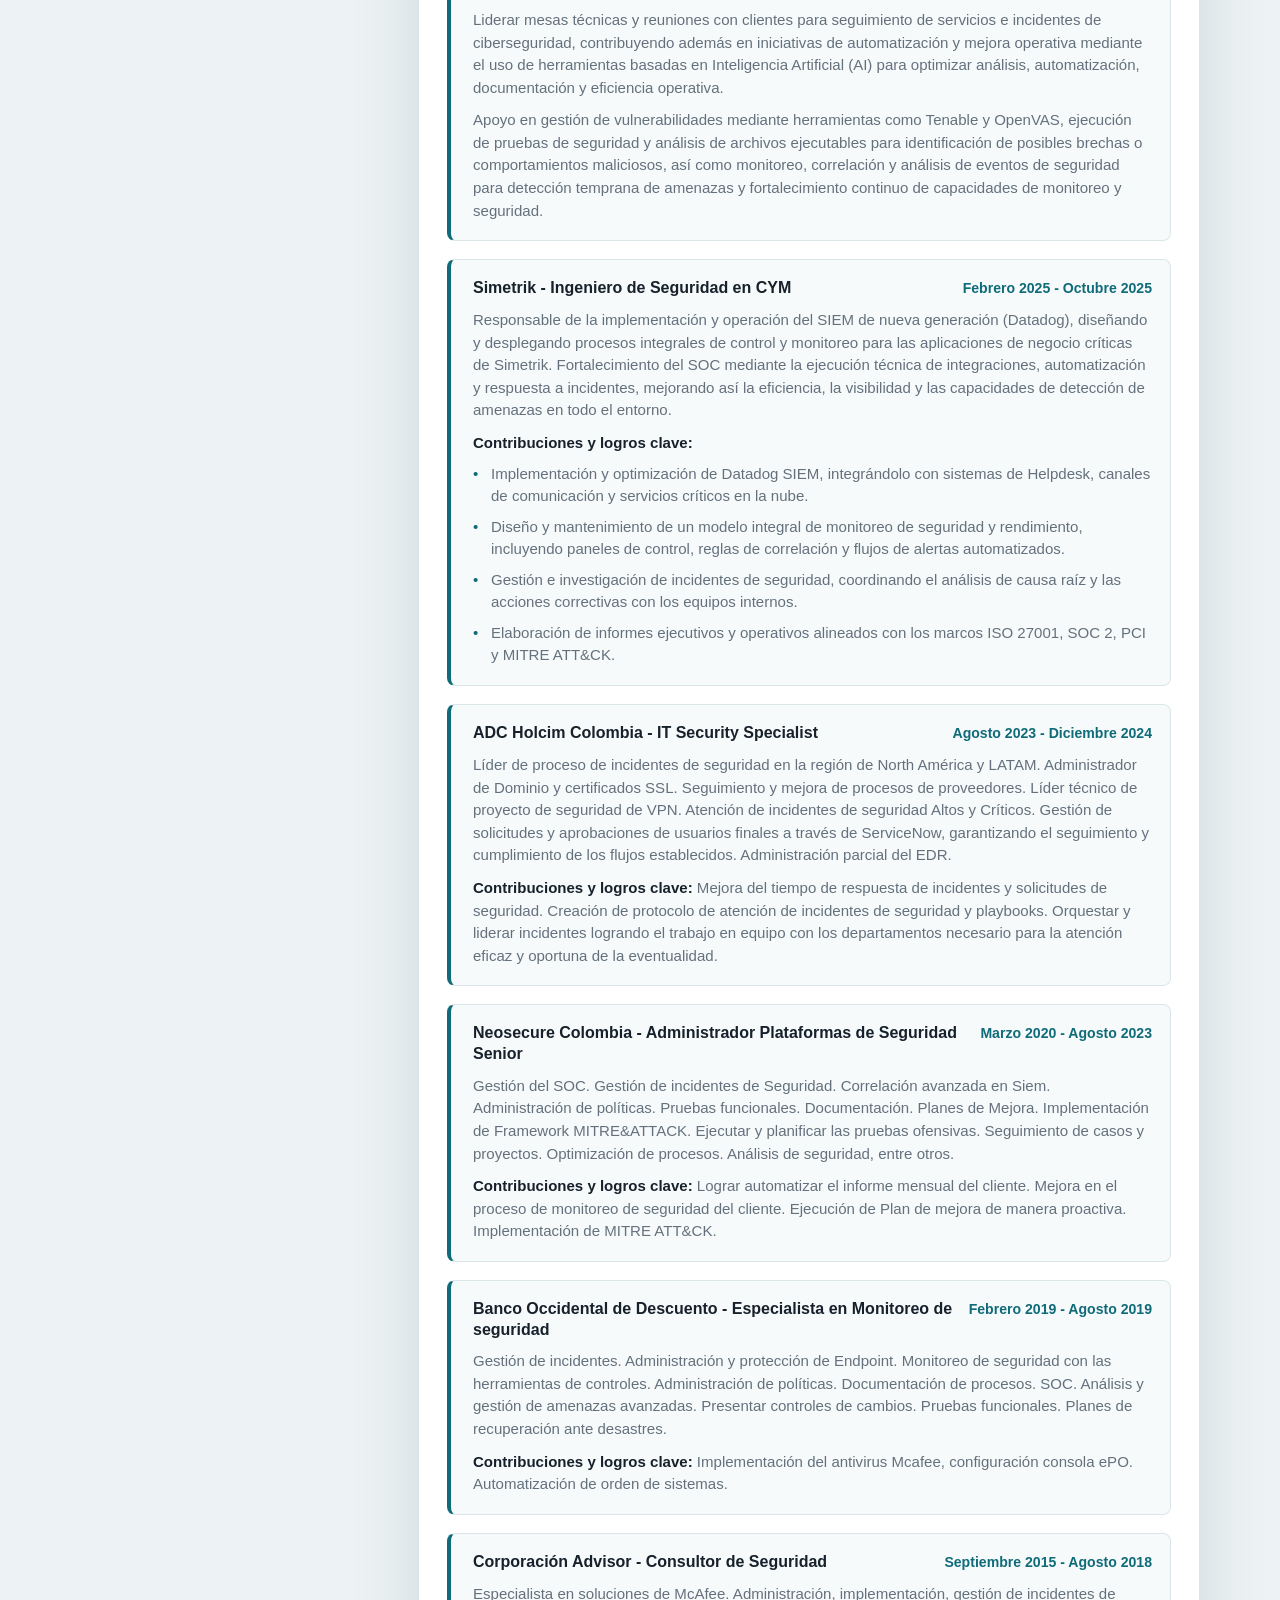
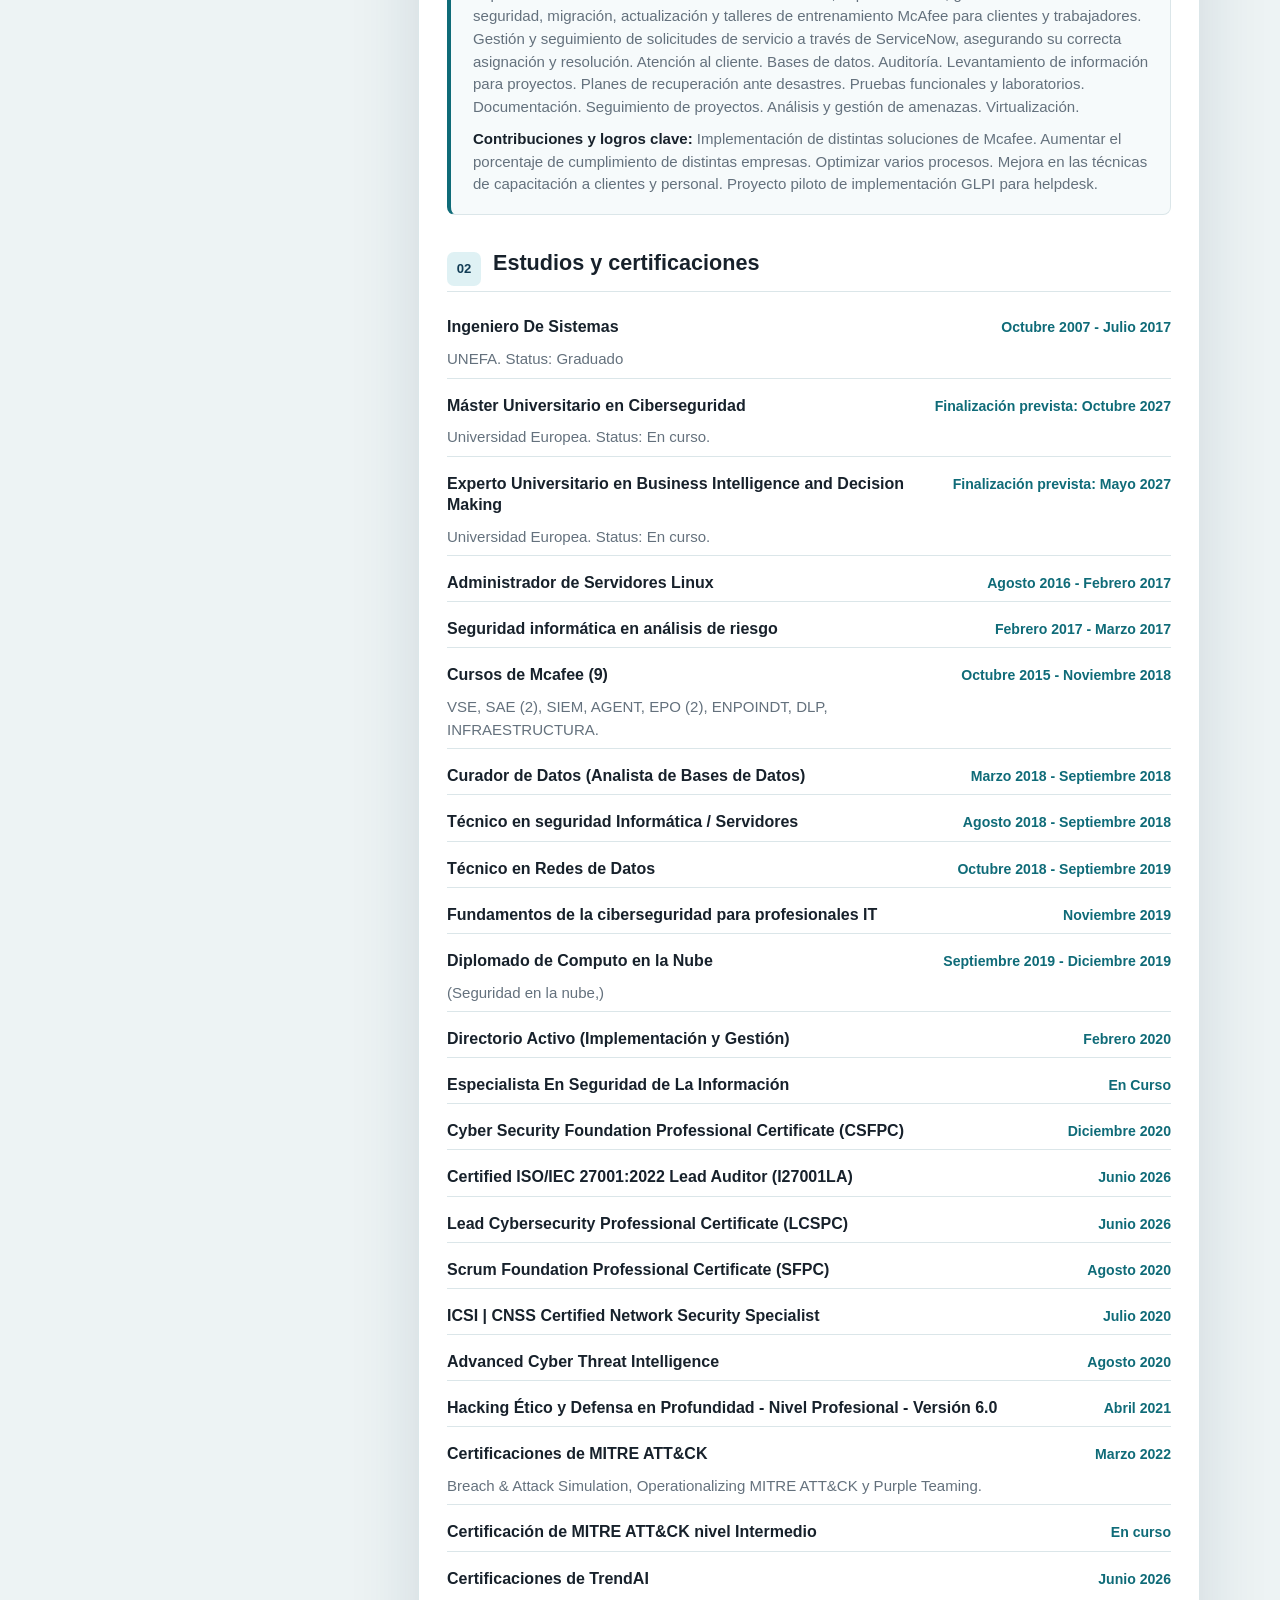
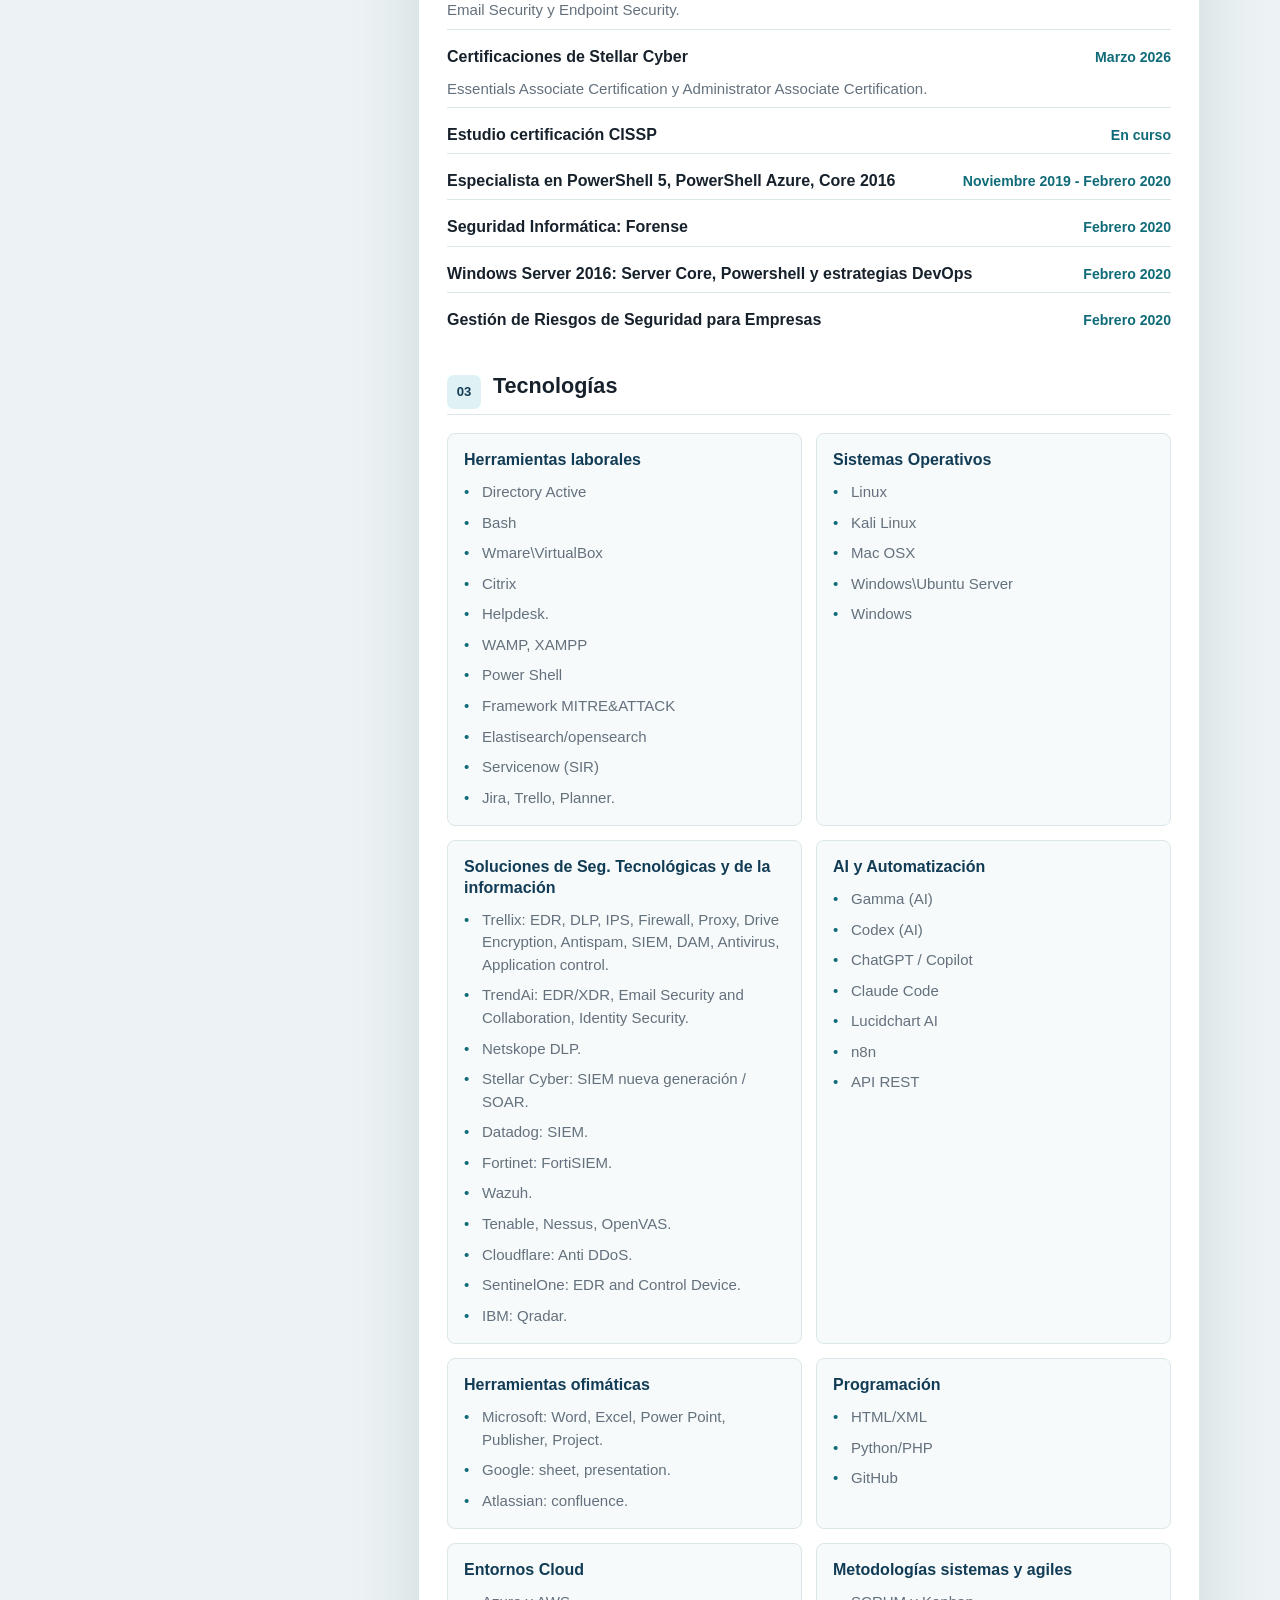
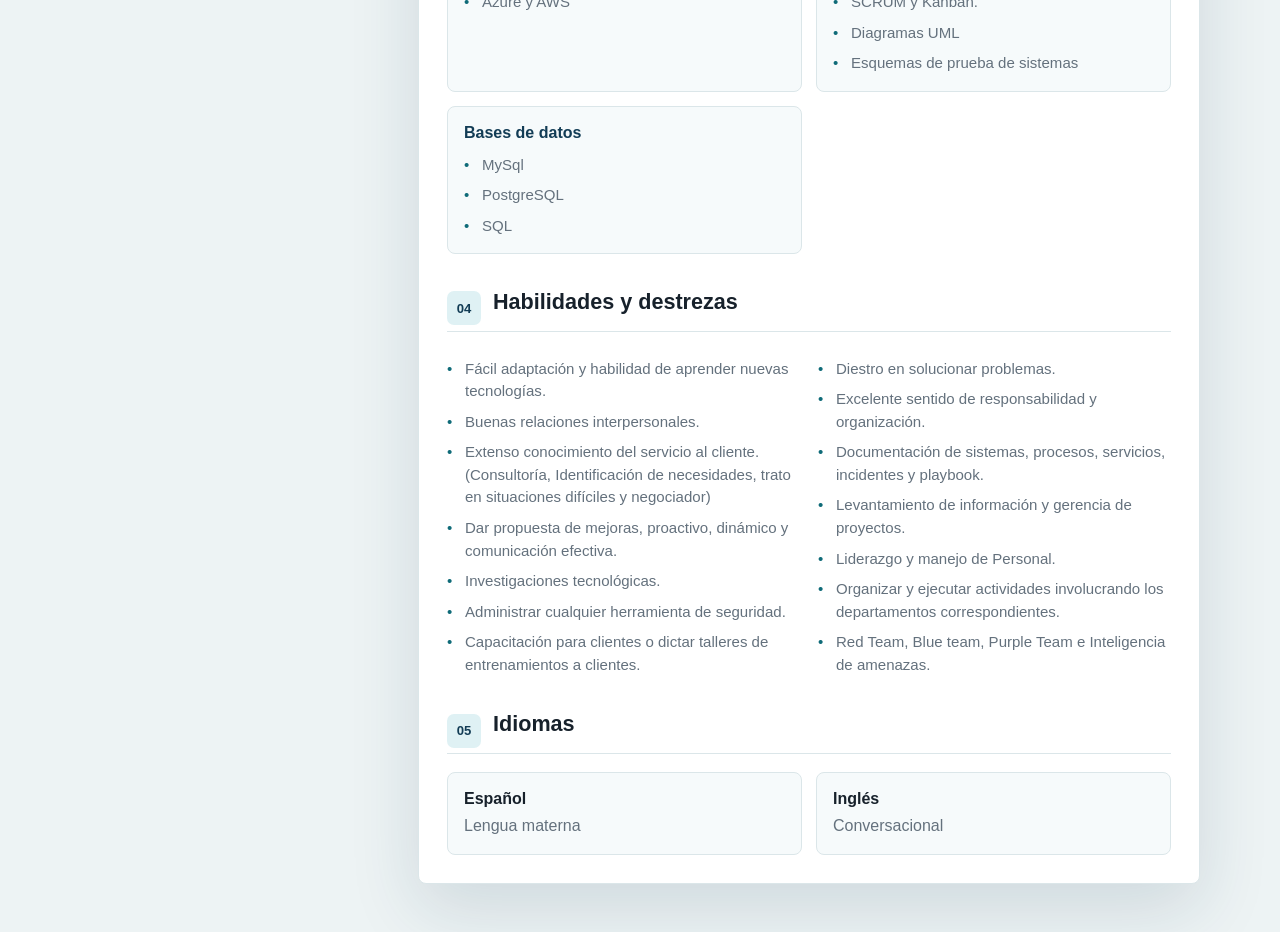
==== commit 425ea01f: "Agregar opciones de exportacion PDF" ====
--- a/index.html
+++ b/index.html
@@ -9,7 +9,7 @@
       name="description"
       content="Curriculum vitae de Amanda Blanco, profesional de seguridad de la información y ciberseguridad."
     >
-    <link rel="stylesheet" href="./styles.css?v=20260925-local-pdf-photo">
+    <link rel="stylesheet" href="./styles.css?v=20260925-local-pdf-options">
   </head>
   <body>
     <div class="app-shell">
@@ -26,9 +26,15 @@
           <span aria-current="page">ES</span>
           <a href="./en/index.html" hreflang="en" lang="en">EN</a>
         </div>
-        <button class="print-button" type="button" data-print>
-          Exportar PDF
-        </button>
+        <div class="print-menu" data-print-menu>
+          <button class="print-button" type="button" data-print-toggle aria-expanded="false" aria-controls="print-options">
+            Exportar PDF
+          </button>
+          <div id="print-options" class="print-options" hidden>
+            <button type="button" data-print-mode="full">Versión completa</button>
+            <button type="button" data-print-mode="summary">Versión resumida, 1 hoja</button>
+          </div>
+        </div>
       </header>
 
       <main id="inicio" class="resume" aria-label="Curriculum vitae Amanda Blanco">
@@ -110,9 +116,10 @@
       </main>
       <div class="print-footer" aria-hidden="true">CV23062026</div>
     </div>
-    <main id="ats-resume" class="ats-resume" aria-label="CV ATS Amanda Blanco"></main>
+    <main id="ats-resume" class="ats-resume ats-full-resume" aria-label="CV ATS Amanda Blanco"></main>
+    <main id="ats-summary-resume" class="ats-resume ats-summary-resume" aria-label="CV resumido ATS Amanda Blanco"></main>
 
     <script src="./cv-data.js?v=20260818-certs"></script>
-    <script src="./app.js?v=20260925-local-pdf-photo"></script>
+    <script src="./app.js?v=20260925-local-pdf-options"></script>
   </body>
 </html>
--- a/styles.css
+++ b/styles.css
@@ -140,6 +140,11 @@
   background: var(--accent-soft);
 }
 
+.print-menu {
+  position: relative;
+  flex: 0 0 auto;
+}
+
 .print-button {
   flex: 0 0 auto;
   padding: 10px 14px;
@@ -156,6 +161,41 @@
   background: var(--accent);
 }
 
+.print-options {
+  position: absolute;
+  right: 0;
+  top: calc(100% + 8px);
+  z-index: 30;
+  display: grid;
+  width: 220px;
+  padding: 6px;
+  background: #ffffff;
+  border: 1px solid var(--line);
+  border-radius: var(--radius);
+  box-shadow: 0 16px 38px rgba(18, 60, 85, 0.16);
+}
+
+.print-options[hidden] {
+  display: none;
+}
+
+.print-options button {
+  padding: 9px 10px;
+  color: var(--ink);
+  font-weight: 700;
+  text-align: left;
+  cursor: pointer;
+  background: transparent;
+  border: 0;
+  border-radius: 6px;
+}
+
+.print-options button:hover,
+.print-options button:focus-visible {
+  color: var(--accent-dark);
+  background: var(--accent-soft);
+}
+
 .print-footer {
   display: none;
 }
@@ -557,6 +597,7 @@
     flex-basis: 100%;
   }
 
+  .print-menu,
   .print-button {
     margin-left: auto;
   }
@@ -852,13 +893,19 @@
   }
 
   .ats-resume {
-    display: block !important;
+    display: none !important;
     width: auto;
     max-width: none;
     padding: 0;
     margin: 0;
     color: #111827;
     background: #ffffff;
+  }
+
+  body:not([data-print-mode]) #ats-resume,
+  body[data-print-mode="full"] #ats-resume,
+  body[data-print-mode="summary"] #ats-summary-resume {
+    display: block !important;
   }
 
   .ats-resume,
@@ -1031,4 +1078,89 @@
     orphans: 2;
     widows: 2;
   }
-}
+
+  body[data-print-mode="summary"] {
+    font-size: 7.4pt;
+    line-height: 1.14;
+  }
+
+  body[data-print-mode="summary"] .ats-resume {
+    color: #111827;
+  }
+
+  body[data-print-mode="summary"] .ats-header {
+    padding-bottom: 5pt;
+    margin-bottom: 6pt;
+  }
+
+  body[data-print-mode="summary"] .ats-header-content {
+    gap: 10pt;
+  }
+
+  body[data-print-mode="summary"] .ats-photo {
+    width: 44pt;
+    height: 50pt;
+    border-radius: 4pt;
+  }
+
+  body[data-print-mode="summary"] .ats-header h1 {
+    font-size: 16pt;
+  }
+
+  body[data-print-mode="summary"] .ats-title {
+    margin: 2pt 0 4pt;
+    font-size: 9pt;
+  }
+
+  body[data-print-mode="summary"] .ats-contact li {
+    margin: 0 0 1pt;
+  }
+
+  body[data-print-mode="summary"] .ats-section {
+    margin-top: 5pt;
+  }
+
+  body[data-print-mode="summary"] .ats-section h2 {
+    margin-bottom: 3pt;
+    padding-bottom: 1.5pt;
+    font-size: 8.5pt;
+  }
+
+  body[data-print-mode="summary"] .ats-section p,
+  body[data-print-mode="summary"] .ats-section li {
+    font-size: 7.35pt;
+    line-height: 1.14;
+  }
+
+  body[data-print-mode="summary"] .ats-section p {
+    margin-bottom: 3pt;
+  }
+
+  body[data-print-mode="summary"] .ats-section ul {
+    margin-top: 2pt;
+    margin-left: 11pt;
+  }
+
+  body[data-print-mode="summary"] .ats-section li {
+    margin-bottom: 1.5pt;
+  }
+
+  body[data-print-mode="summary"] .ats-entry {
+    margin-top: 4pt;
+  }
+
+  body[data-print-mode="summary"] .ats-entry h3 {
+    font-size: 8.2pt;
+  }
+
+  body[data-print-mode="summary"] .ats-period {
+    margin-top: 0;
+    font-size: 7.1pt;
+  }
+
+  body[data-print-mode="summary"] .ats-summary-inline-list,
+  body[data-print-mode="summary"] .ats-summary-tech-list {
+    column-count: 2;
+    column-gap: 18pt;
+  }
+}
